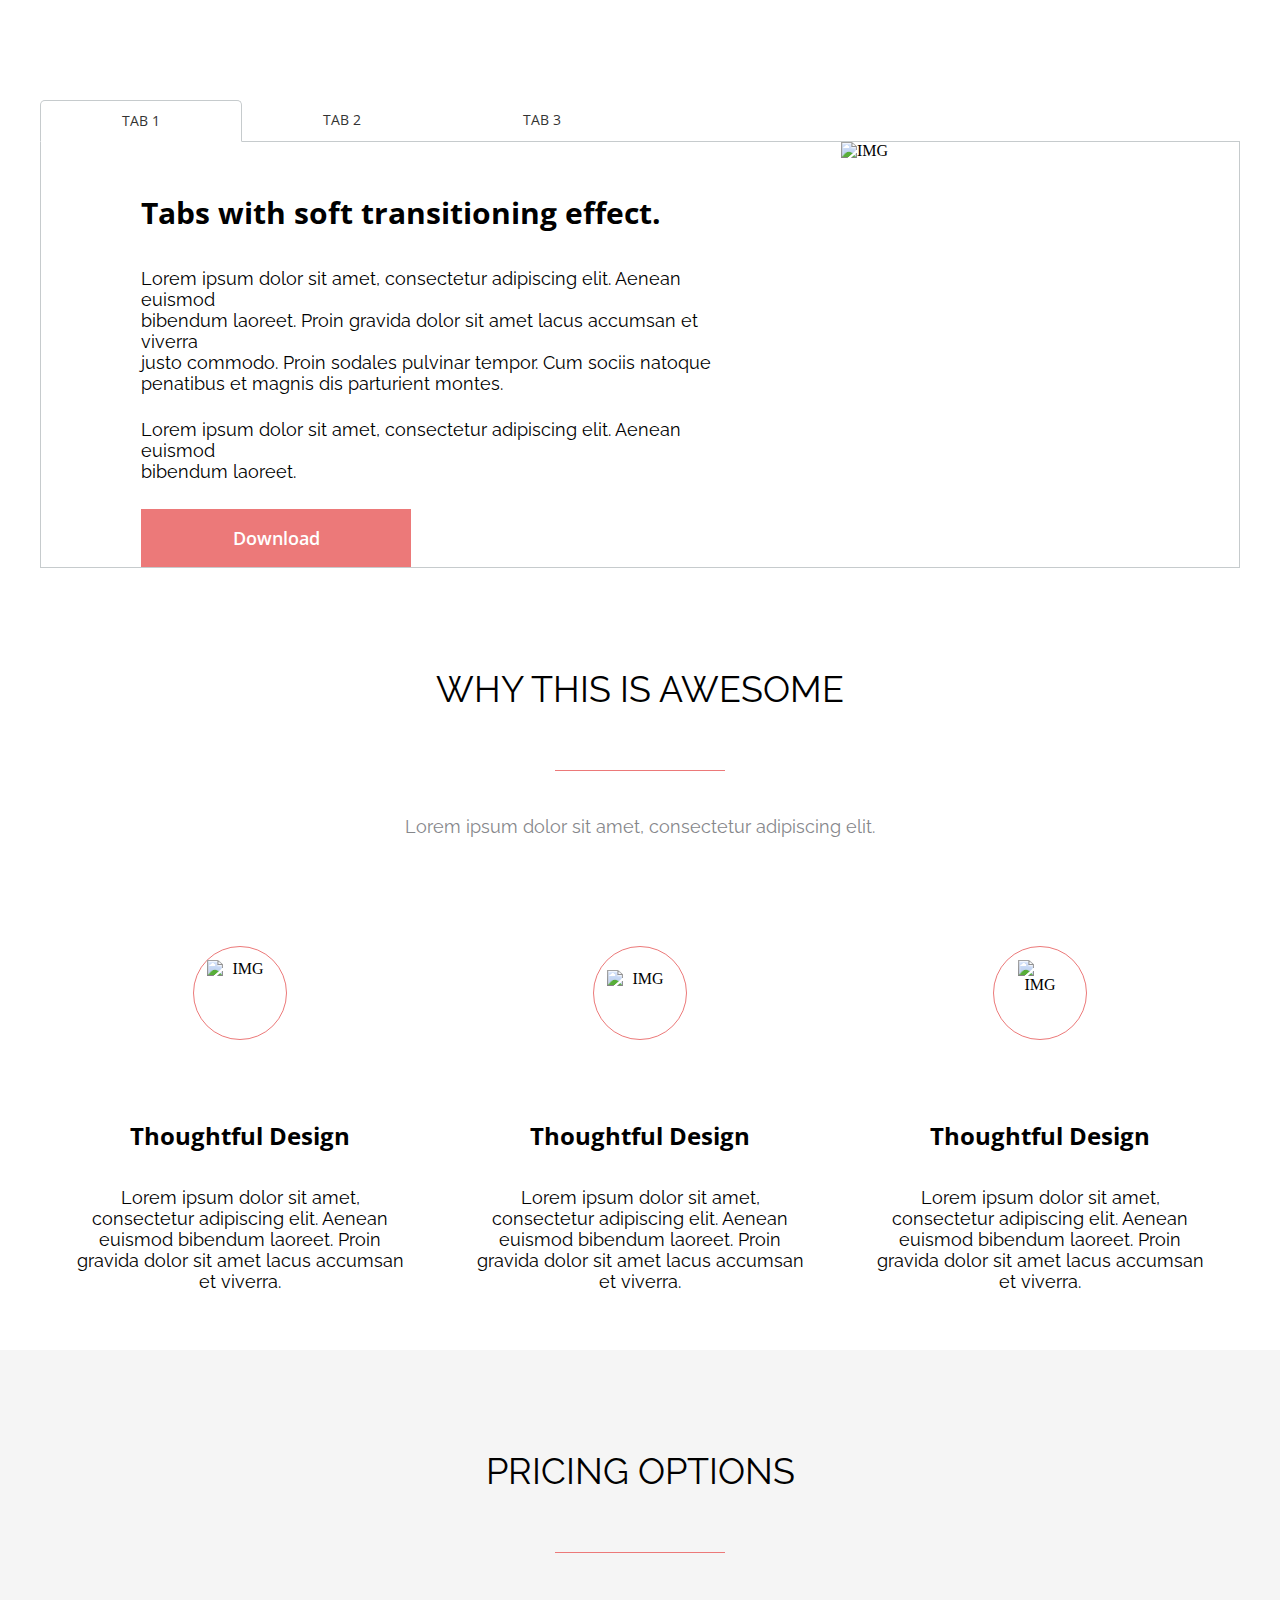
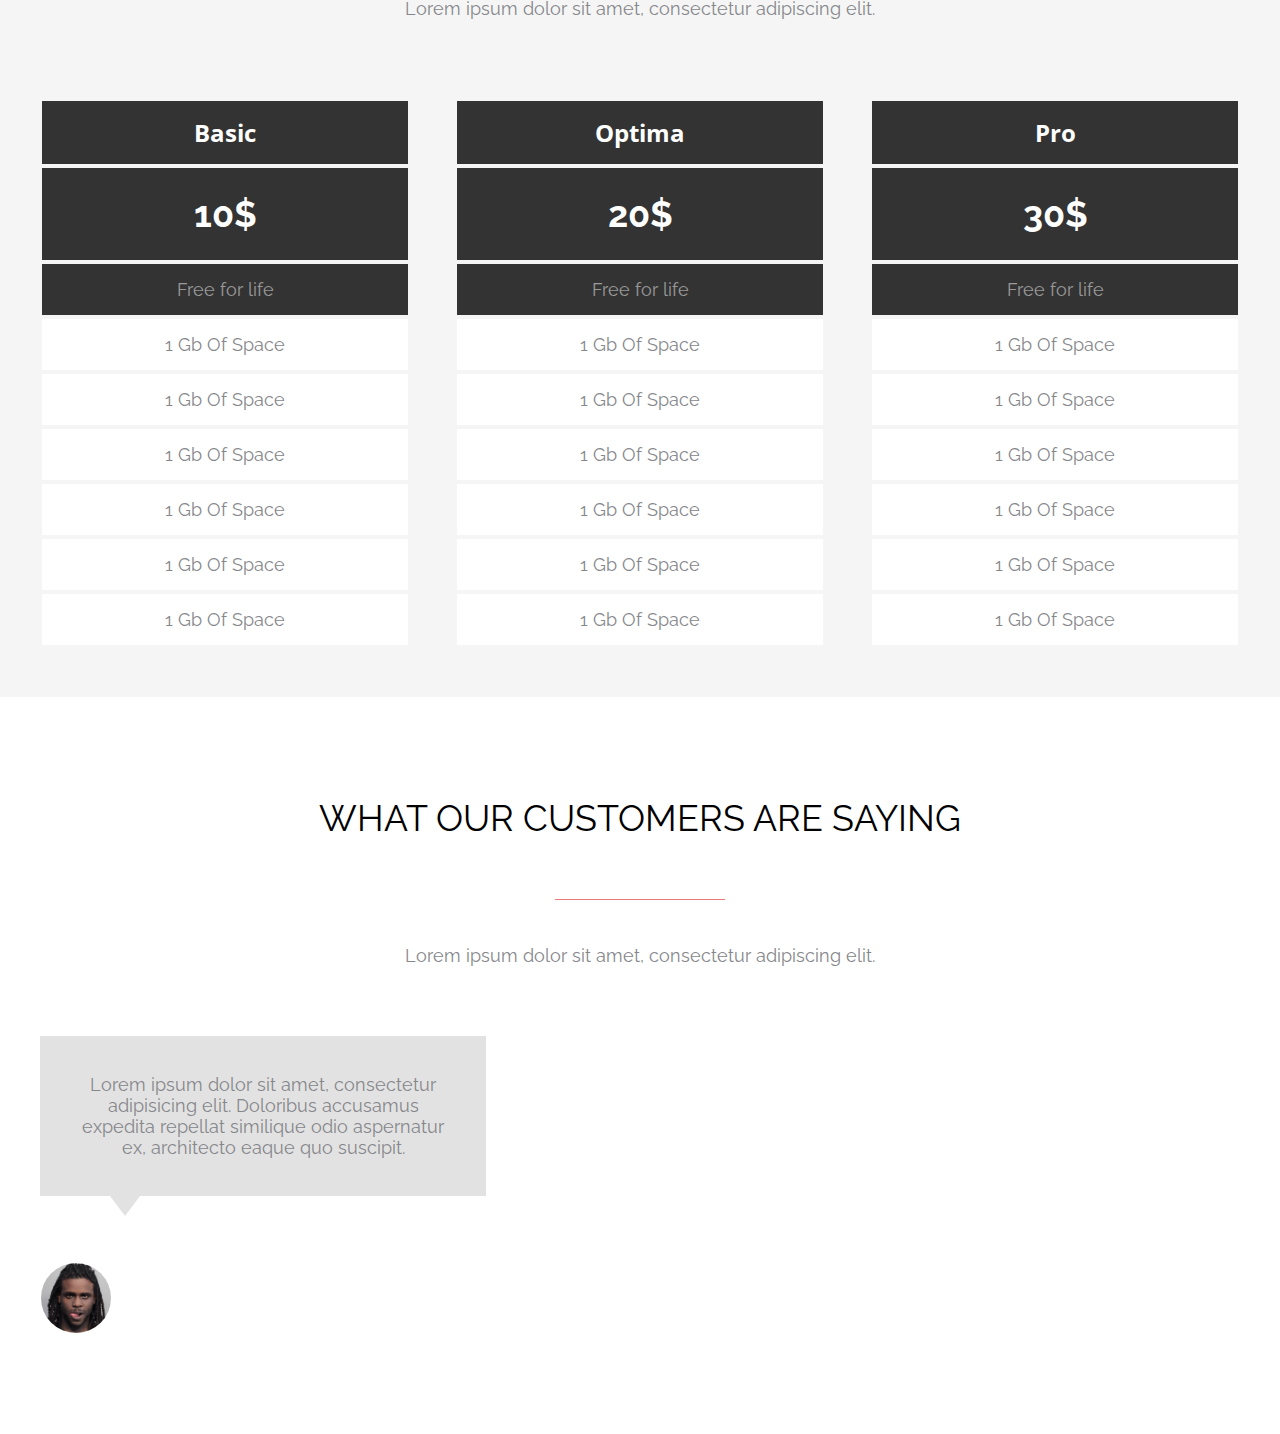
==== index.html @ 85bae497 "customers icon has been added" ====
<!DOCTYPE html>
<html lang="en">
<head>
    <meta charset="UTF-8">
    <meta http-equiv="X-UA-Compatible" content="IE=edge">
    <meta name="viewport" content="width=device-width, initial-scale=1.0">
    <link rel="preconnect" href="https://fonts.googleapis.com">
    <link rel="preconnect" href="https://fonts.gstatic.com" crossorigin>
    <link href="https://fonts.googleapis.com/css2?family=Open+Sans:wght@400;600;700&family=Raleway:wght@400;700&display=swap" rel="stylesheet">
    <link rel="stylesheet" href="assets/css/style.css">
    <title>Awesome</title>
</head>
<body>
    <div class="tabs">
        <div class="tabs__wrapper">
            <div class="tabs__row">
                <div class="tab__item tab__item--acive">
                    <p class="tab__item__text">Tab 1</p>
                </div>
                <div class="tab__item">
                    <p class="tab__item__text">Tab 2</p>
                </div>
                <div class="tab__item">
                    <p class="tab__item__text">Tab 3</p>
                </div>
            </div>
            <div class="tabs__content">
                <div class="tabs__text">
                    <div class="tabs__title">
                        <p class="tabs__title--text">Tabs with soft transitioning effect.</p>
                    </div>
                    <div class="tabs__subtitle">
                        <p class="tabs__subtitle__text tabs__subtitle__text--main">Lorem ipsum dolor sit amet, consectetur adipiscing elit. Aenean euismod <br>
                        bibendum laoreet. Proin gravida dolor sit amet lacus accumsan et viverra <br> 
                        justo commodo. Proin sodales pulvinar tempor. Cum sociis natoque 
                        penatibus et magnis dis parturient montes.</p>
                        
                        <p class="tabs__subtitle__text">Lorem ipsum dolor sit amet, consectetur adipiscing elit. Aenean <br> euismod <br>
                        bibendum laoreet.</p>
                    </div>
                     <button class="tabs__btn">Download</button>
                </div>
                <div class="tabs__img">
                    <img src="assets/img/tabs/statue.png" alt="IMG">
                </div>
            </div>
        </div>
    </div>
    <div class="awesome">
        <div class="awesome__wrapper">
            <div class="wrapper__header">
                <div class="title">WHY THIS IS AWESOME</div>
                <div class="text">Lorem ipsum dolor sit amet, consectetur adipiscing elit.</div>
            </div>
            <div class="awesome__row">
                <div class="awesome__column">
                    <div class="item-awesome__icon">
                        <div class="border__icon">
                            <img class="img__01" src="assets/img/01.png" alt="IMG">
                        </div>
                    </div>
                    <div class="item-awesome__title">
                        <h4>Thoughtful Design</h4>
                    </div>
                    <div class="item-awesome__text">
                        <h5>Lorem ipsum dolor sit amet, consectetur adipiscing elit. Aenean euismod bibendum laoreet. Proin gravida  dolor sit amet lacus accumsan et viverra.</h5>
                    </div>
                </div>
                <div class="awesome__column">
                    <div class="item-awesome__icon">
                        <div class="border__icon">
                            <img class="img__02" src="assets/img/02.png" alt="IMG">
                        </div>   
                    </div>
                    <div class="item-awesome__title">
                        <h4>Thoughtful Design</h4>
                    </div>
                    <div class="item-awesome__text">
                        <h5>Lorem ipsum dolor sit amet, consectetur adipiscing elit. Aenean euismod bibendum laoreet. Proin gravida  dolor sit amet lacus accumsan et viverra.</h5>
                    </div>
                </div>
                <div class="awesome__column">
                    <div class="item-awesome__icon">
                        <div class="border__icon">
                            <img class="img__03" src="assets/img/03.png" alt="IMG">
                        </div>
                    </div>
                    <div class="item-awesome__title">
                        <h4>Thoughtful Design</h4>
                    </div>
                    <div class="item-awesome__text">
                        <h5>Lorem ipsum dolor sit amet, consectetur adipiscing elit. Aenean euismod bibendum laoreet. Proin gravida  dolor sit amet lacus accumsan et viverra.</h5>
                    </div>
                </div>
            </div>
        </div>
    </div>
    <div class="pricing">
        <div class="pricing__wrapper">
            <div class="wrapper__header">
                <div class="title">pricing options</div>
                <div class="text">Lorem ipsum dolor sit amet, consectetur adipiscing elit.</div>
            </div>
            <div class="pricing__row">
                <ul class="pricing__column">
                    <li class="pricing__item--name">Basic</li>
                    <li class="pricing__item--price">10$</li>
                    <li class="pricing__item--text">Free for life</li>
                    <li class="pricing__item">1 gb of space</li>
                    <li class="pricing__item">1 gb of space</li>
                    <li class="pricing__item">1 gb of space</li>
                    <li class="pricing__item">1 gb of space</li>
                    <li class="pricing__item">1 gb of space</li>
                    <li class="pricing__item">1 gb of space</li>
                </ul>
                <ul class="pricing__column pricing__column--active">
                    <li class="pricing__item--name">Optima</li>
                    <li class="pricing__item--price">20$</li>
                    <li class="pricing__item--text">Free for life</li>
                    <li class="pricing__item">1 gb of space</li>
                    <li class="pricing__item">1 gb of space</li>
                    <li class="pricing__item">1 gb of space</li>
                    <li class="pricing__item">1 gb of space</li>
                    <li class="pricing__item">1 gb of space</li>
                    <li class="pricing__item">1 gb of space</li>
                </ul>
                <ul class="pricing__column">
                    <li class="pricing__item--name">Pro</li>
                    <li class="pricing__item--price">30$</li>
                    <li class="pricing__item--text">Free for life</li>
                    <li class="pricing__item">1 gb of space</li>
                    <li class="pricing__item">1 gb of space</li>
                    <li class="pricing__item">1 gb of space</li>
                    <li class="pricing__item">1 gb of space</li>
                    <li class="pricing__item">1 gb of space</li>
                    <li class="pricing__item">1 gb of space</li>
                </ul>
            </div>
        </div>
        
    </div>
    <div class="customers">
        <div class="customers__wrapper">
            <div class="wrapper__header">
                <div class="title">what our customers are saying</div>
                    <div class="text">Lorem ipsum dolor sit amet, consectetur adipiscing elit.</div>
            </div>
            <div class="customers__row">
                <div class="customers__column">
                    <div class="customers__review">
                        <p class="review__text">Lorem 
                            ipsum      
                            dolor sit amet, 
                            consectetur adipisicing elit. Doloribus 
                            accusamus expedita repellat similique 
                            odio aspernatur ex, architecto eaque 
                            quo suscipit.</p>
                    </div>
                    <div class="customers__profile">
                        <div class="customers__icon">
                            <img class="customers__img" src="assets/img/customers/mag1.jpg" alt="img">
                        </div>
                        <div class="customers__name"></div>
                    </div>
                </div>
            </div> 
        </div>
    </div>
</body>
</html>
---- assets/css/style.css ----
*{
    margin: 0;
    padding: 0;
}
body {
    max-width: 1510px;
}

/*tabs*/
.tabs__wrapper {
    width: 1200px;
    margin: 100px auto 100px;
}

/*tabs__row*/
.tabs__row {
    display: flex;
    justify-content: flex-start;
}

.tab__item {
    width: 200px;
    height: 40px;
}

.tab__item--acive {
    border: 1px solid #C6CBCD;
    border-radius: 5px 5px 0px 0px;
    border-bottom: 1px solid #fff;
    margin-bottom: -1px;
}
.tab__item__text {
    font-family: 'Open Sans', sans-serif;
    font-weight: 400;
    font-size: 14px;
    line-height: 19px;
    text-transform: uppercase;
    text-align: center;
    margin: 10px 0;
    color: #333333;
}

/*tabs__content*/

.tabs__content {
    display: flex;
    border: 1px solid #C6CBCD;
}
.tabs__text {
    width: 700px;
    margin-left: 100px;
}
.tabs__title {
    width: 570px;
    padding: 50px 0px 35px;
}

.tabs__title--text {
    font-family: 'Open Sans', sans-serif;
    font-weight: 700;
    font-size: 30px;
    line-height: 41px;
}

.tabs__subtitle {
    width: 570px;
}

.tabs__subtitle__text {
    font-family: 'Raleway', sans-serif;
    font-weight: 400;
    font-size: 18px;
    line-height: 21px;
    color: #000000;
}

.tabs__subtitle__text--main {
    margin-bottom: 25px;
}

.tabs__btn {
    width: 270px;
    height: 58px;
    background-color: #EC7979;
    font-family: 'Open Sans', sans-serif;
    font-weight: 600;
    font-size: 18px;
    line-height: 25px;
    color: #fff;
    border: none;
    margin-top: 27px;
}





/*awesome*/

.awesome__wrapper {
    width: 1200px;
    margin: 50px auto 58px;
    
}

/* wrapper__header */

.wrapper__header {
    font-family: 'Raleway', sans-serif;
    font-weight: 400;
    text-align: center;
    margin: 0 auto 70px;
}
.title {
    font-size: 36px;
    line-height: 42px;
    text-transform: uppercase;
}
.title:after {
    content: "";
    display: block;
    width: 170px;
    height: 1px;
    background-color: #EC7979;
    margin: 60px auto 45px;
}
.text {
    font-size: 18px;
    line-height: 21px;
    color: #86878B;
}

/* row */
.awesome__row {
    display:flex;
    justify-content: center;
    margin-top: 70px;
}
.awesome__column {
    text-align: center;
    width: 370px;
}
.awesome__column:nth-child(2) {
    margin: 0 30px;
}

/* icon */
.item-awesome__icon {
    margin: 0 25%;
    padding: 39px 39px;
}

.border__icon {
    margin: 0 auto;
    border: 1px solid #EC7979;
    border-radius: 50px;width: 92px;
    height: 92px;
}
img {
    display: block;
    margin: auto;
}
.img__01 {
    width: 65.29px;
    height: 65.29px;
    margin: 13.35px auto;
}
.img__02 {
    width: 66px;
    height: 46px;
    margin: 23px auto;
}
.img__03 {
    width: 44px;
    height: 66px;
    margin: 13px auto;
}

/*title*/

.item-awesome__title {
    width: 370px;
}

h4 {
    margin: 40px auto 35px;
    font-family: 'Open Sans', sans-serif;
    font-weight: 700;
    font-size: 24px;
    line-height: 33px;
}

/*text*/

.item-awesome__text {
    padding: 0 15px;
    font-family: 'Raleway', sans-serif;
    font-weight: 400;
    font-size: 18px;
    line-height: 21px;
}
h5 {
    font-family: 'Raleway', sans-serif;
    font-weight: 400;
    font-size: 18px;
    line-height: 21px;
}

/*pricing*/

.pricing {
    background-color: #F5F5F5;
    padding: 100px 0px 50px;
}

.pricing__wrapper {
    width: 1200px;
    margin: 0 auto;
}

/*pricing__row*/

.pricing__row {
    margin-top: 80px;
    display: flex;
    justify-content: space-between;
}

.pricing__column {
    list-style-type: none;
    width: 370px;
    text-align: center;
}

/*.pricing__column--active {
    transition: transform .2s linear;
}*/
.pricing__column--active:hover {
    position: relative;
    bottom: 20px;
    box-shadow: 0 4px 10px rgba(51, 51, 51, 0.2);
}
.pricing__item--name {
    padding: 15px 0px;
    background: #333333;
    border: 2px solid #F5F5F5;
    font-family: 'Open Sans', sans-serif;
    color: #fff;
    font-weight: 700;
    font-size: 24px;
    line-height: 33px;
}

.pricing__item--price {
    font-family: 'Raleway', sans-serif;
    font-weight: 700;
    font-size: 36px;
    line-height: 42px;
    color: #fff;
    padding: 25px 0px;
    background: #333333;
    border: 2px solid #F5F5F5;
}

.pricing__item--text {
    font-family: 'Raleway', sans-serif;
    font-weight: 400;
    font-size: 18px;
    line-height: 21px;
    padding: 15px 0px;
    color: rgba(255, 255, 255, 0.5);
    background: #333333;
    border: 2px solid #F5F5F5;
}

.pricing__item {
    font-family: 'Raleway', sans-serif;
    font-weight: 400;
    font-size: 18px;
    line-height: 21px;
    text-transform: capitalize;
    padding: 15px 0px;
    color: #86878B; 
    background-color: #fff;
    border: 2px solid #F5F5F5;
}

/*customers*/

.customers {
    padding: 100px 0px;
}

.customers__wrapper {
    width: 1200px;
    margin: 0 auto;
}

.customers__column {
    width: 370px;
}

.customers__review {
    padding: 38px;
    width: 100%;
    background-color: #E2E2E2;
    position: relative;
}

.review__text {
    font-family: 'Raleway', sans-serif;
    font-weight: 400;
    font-size: 18px;
    line-height: 21px;
    color: #86878B;
    text-align: center;
}

.review__text::after {
    
    content: "";
    position: absolute;
    left: 70px;
    bottom: -20px;
    border-left: 15px solid transparent;
    border-right: 15px solid transparent;
    border-top: 20px solid #E2E2E2;

}

.customers__icon {
    margin-top: 66px;
    width: 70px;
    height: 70px;
    border: 1px solid transparent;
    border-radius: 40px;
    overflow: hidden;
}

.customers__img {
    object-fit: cover;
    width: 100%;
    height: 100%;
}
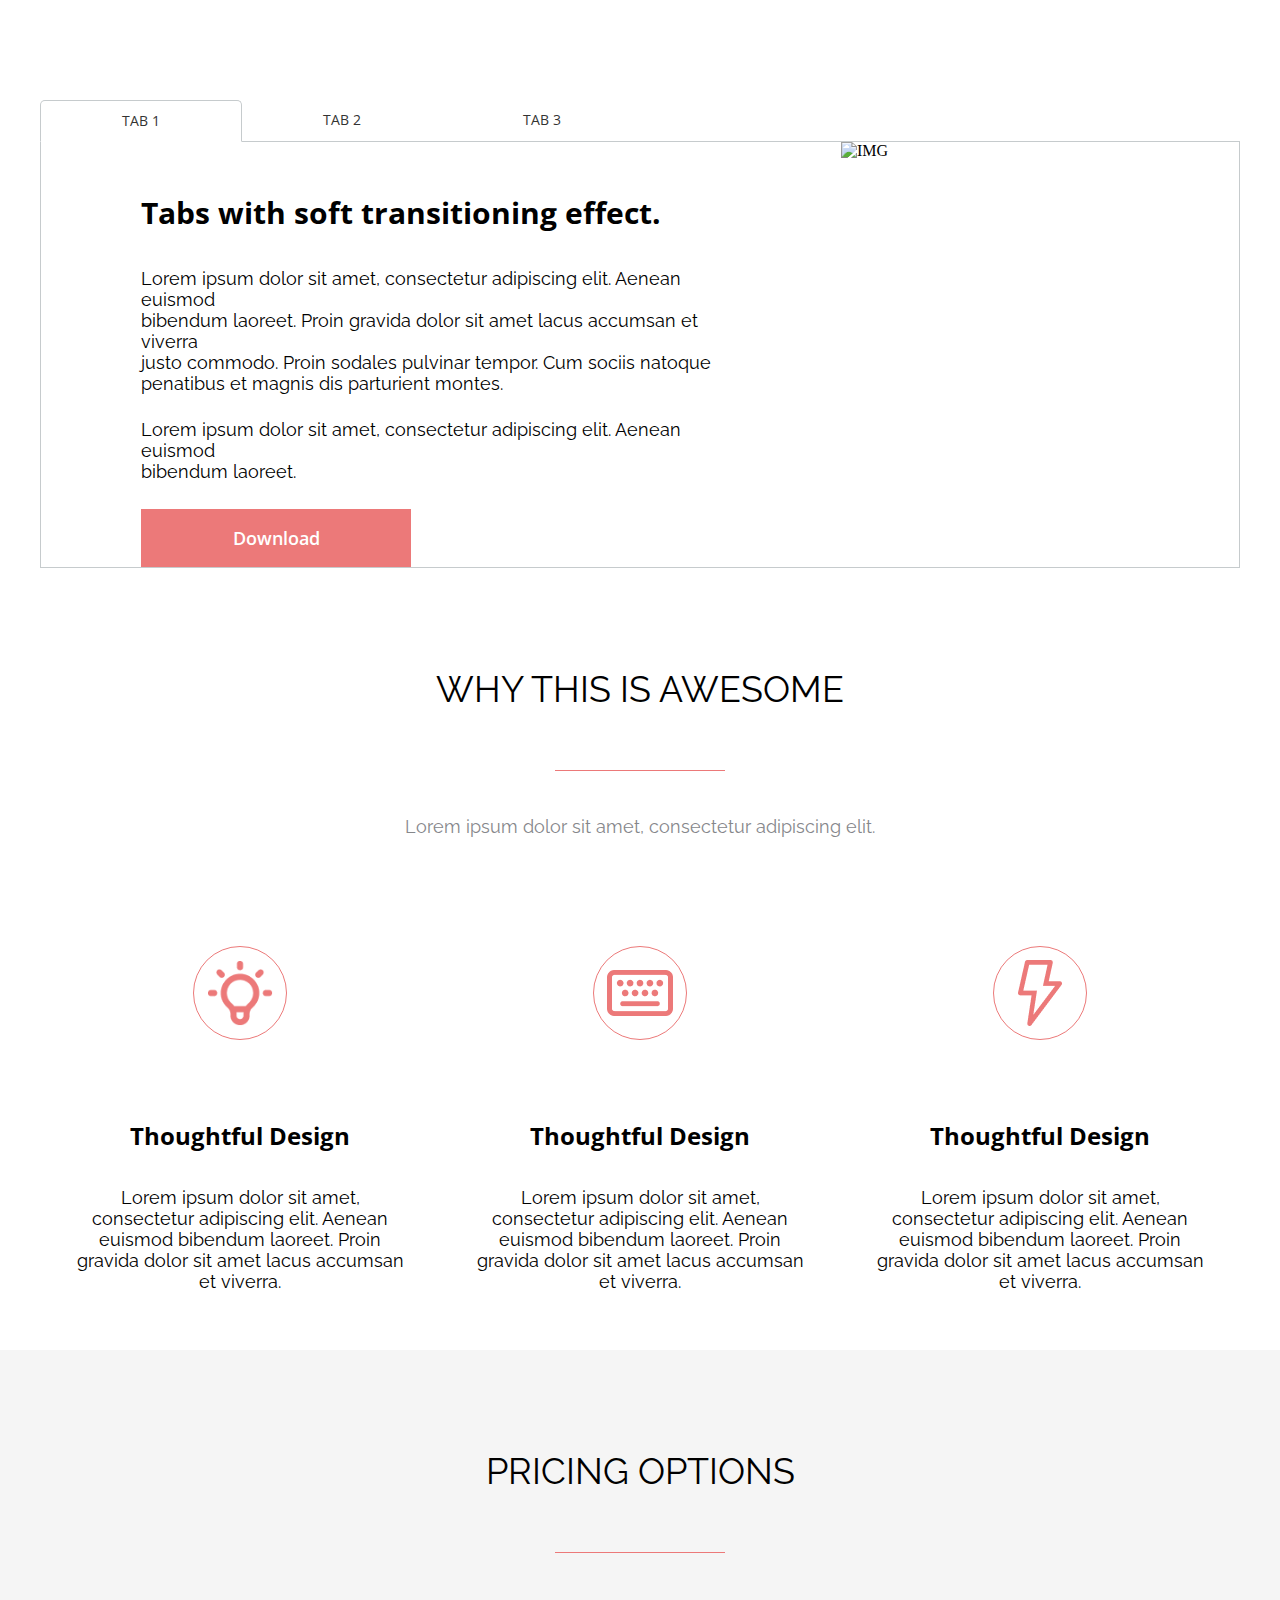
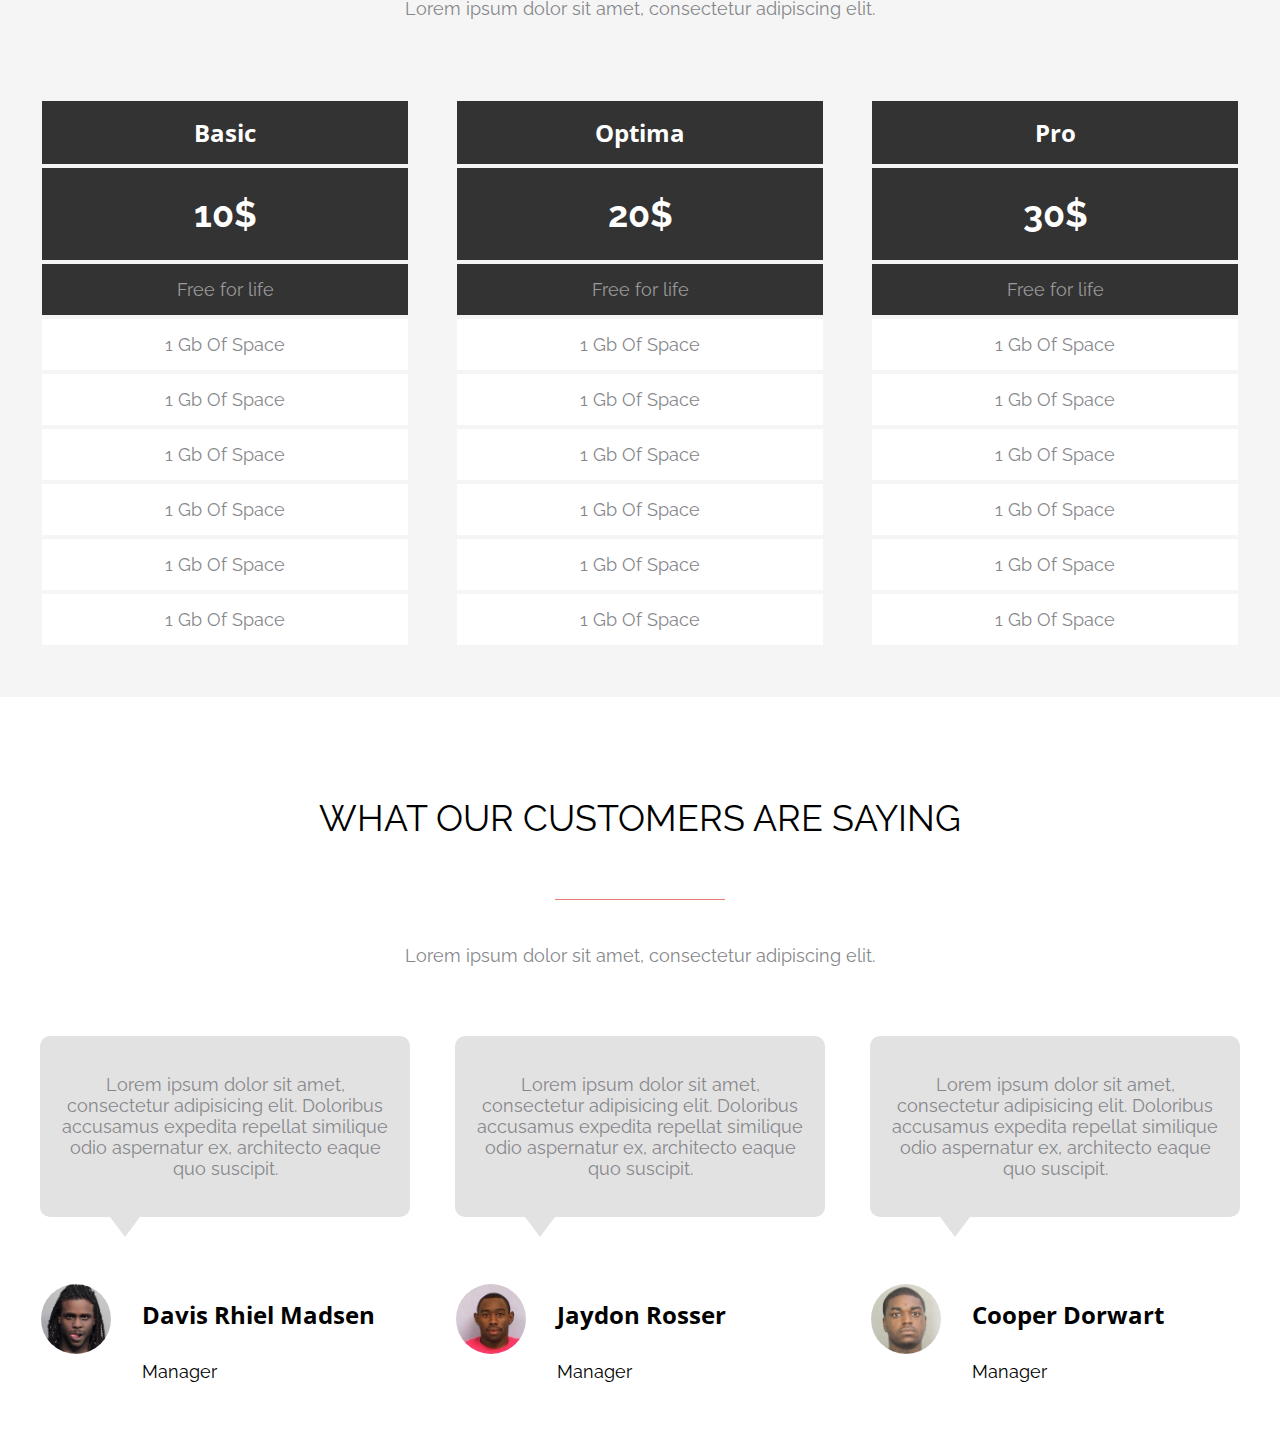
==== commit cc1ffc29: "section customers has been completed" ====
--- a/index.html
+++ b/index.html
@@ -56,7 +56,7 @@
                 <div class="awesome__column">
                     <div class="item-awesome__icon">
                         <div class="border__icon">
-                            <img class="img__01" src="assets/img/01.png" alt="IMG">
+                            <img class="img__01" src="assets/img/awesome/01.png" alt="IMG">
                         </div>
                     </div>
                     <div class="item-awesome__title">
@@ -69,7 +69,7 @@
                 <div class="awesome__column">
                     <div class="item-awesome__icon">
                         <div class="border__icon">
-                            <img class="img__02" src="assets/img/02.png" alt="IMG">
+                            <img class="img__02" src="assets/img/awesome/02.png" alt="IMG">
                         </div>   
                     </div>
                     <div class="item-awesome__title">
@@ -82,7 +82,7 @@
                 <div class="awesome__column">
                     <div class="item-awesome__icon">
                         <div class="border__icon">
-                            <img class="img__03" src="assets/img/03.png" alt="IMG">
+                            <img class="img__03" src="assets/img/awesome/03.png" alt="IMG">
                         </div>
                     </div>
                     <div class="item-awesome__title">
@@ -150,17 +150,57 @@
                     <div class="customers__review">
                         <p class="review__text">Lorem 
                             ipsum      
-                            dolor sit amet, 
-                            consectetur adipisicing elit. Doloribus 
-                            accusamus expedita repellat similique 
-                            odio aspernatur ex, architecto eaque 
-                            quo suscipit.</p>
+                            dolor sit amet, <br>
+                            consectetur adipisicing elit. Doloribus <br> 
+                            accusamus expedita repellat similique <br> 
+                            odio aspernatur ex, architecto eaque <br> quo suscipit.</p>
                     </div>
                     <div class="customers__profile">
                         <div class="customers__icon">
                             <img class="customers__img" src="assets/img/customers/mag1.jpg" alt="img">
                         </div>
-                        <div class="customers__name"></div>
+                        <div class="customers__discription">
+                            <p class="customers__name">Davis Rhiel Madsen</p>
+                            <p class="customers__position">Manager</p>
+                        </div>
+                    </div>
+                </div>
+                <div class="customers__column">
+                    <div class="customers__review">
+                        <p class="review__text">Lorem 
+                            ipsum      
+                            dolor sit amet, <br>
+                            consectetur adipisicing elit. Doloribus <br> 
+                            accusamus expedita repellat similique <br> 
+                            odio aspernatur ex, architecto eaque <br> quo suscipit.</p>
+                    </div>
+                    <div class="customers__profile">
+                        <div class="customers__icon">
+                            <img class="customers__img" src="assets/img/customers/mag2.jpg" alt="img">
+                        </div>
+                        <div class="customers__discription">
+                            <p class="customers__name">Jaydon Rosser</p>
+                            <p class="customers__position">Manager</p>
+                        </div>
+                    </div>
+                </div>
+                <div class="customers__column">
+                    <div class="customers__review">
+                        <p class="review__text">Lorem 
+                            ipsum      
+                            dolor sit amet, <br>
+                            consectetur adipisicing elit. Doloribus <br> 
+                            accusamus expedita repellat similique <br> 
+                            odio aspernatur ex, architecto eaque <br> quo suscipit.</p>
+                    </div>
+                    <div class="customers__profile">
+                        <div class="customers__icon">
+                            <img class="customers__img" src="assets/img/customers/mag3.jpg" alt="img">
+                        </div>
+                        <div class="customers__discription">
+                            <p class="customers__name">Cooper Dorwart</p>
+                            <p class="customers__position">Manager</p>
+                        </div>
                     </div>
                 </div>
             </div> 
--- a/assets/css/style.css
+++ b/assets/css/style.css
@@ -288,7 +288,7 @@
 /*customers*/
 
 .customers {
-    padding: 100px 0px;
+    padding: 100px 0px 62px;
 }
 
 .customers__wrapper {
@@ -296,14 +296,19 @@
     margin: 0 auto;
 }
 
+.customers__row {
+    display: flex;
+    justify-content: space-between;
+}
 .customers__column {
     width: 370px;
 }
 
 .customers__review {
-    padding: 38px;
+    padding: 38px 0px;
     width: 100%;
     background-color: #E2E2E2;
+    border-radius: 10px;
     position: relative;
 }
 
@@ -328,8 +333,11 @@
 
 }
 
+.customers__profile {
+    margin-top: 66px;
+    display: flex;
+}
 .customers__icon {
-    margin-top: 66px;
     width: 70px;
     height: 70px;
     border: 1px solid transparent;
@@ -341,4 +349,25 @@
     object-fit: cover;
     width: 100%;
     height: 100%;
+}
+
+.customers__discription {
+    margin-left: 30px;
+}
+.customers__name {
+    padding: 15px 0px;
+    font-family: 'Open Sans', sans-serif;
+    font-weight: 700;
+    font-size: 24px;
+    line-height: 33px;
+    color: #000000;
+}
+
+.customers__position {
+    margin-top: 15px;
+    font-family: 'Raleway', sans-serif;
+    font-weight: 400;
+    font-size: 18px;
+    line-height: 21px;
+    color: #000000;
 }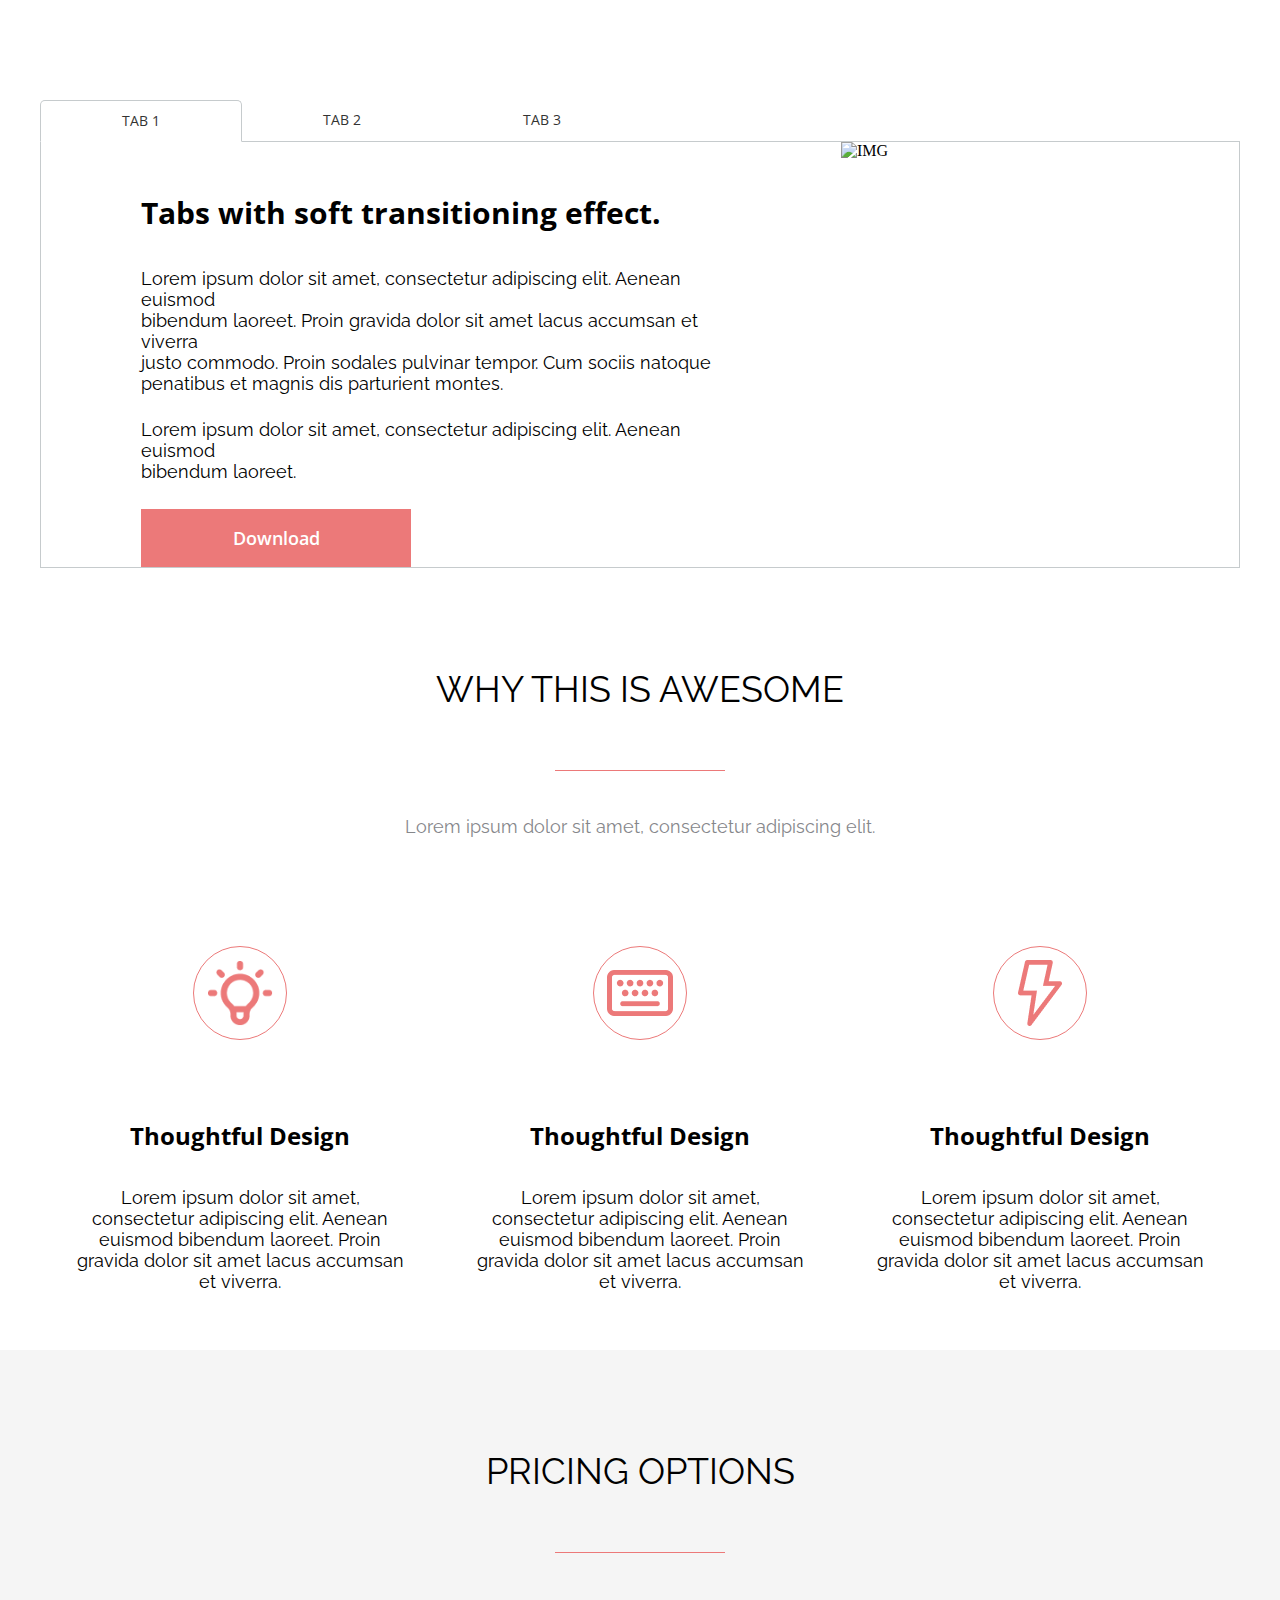
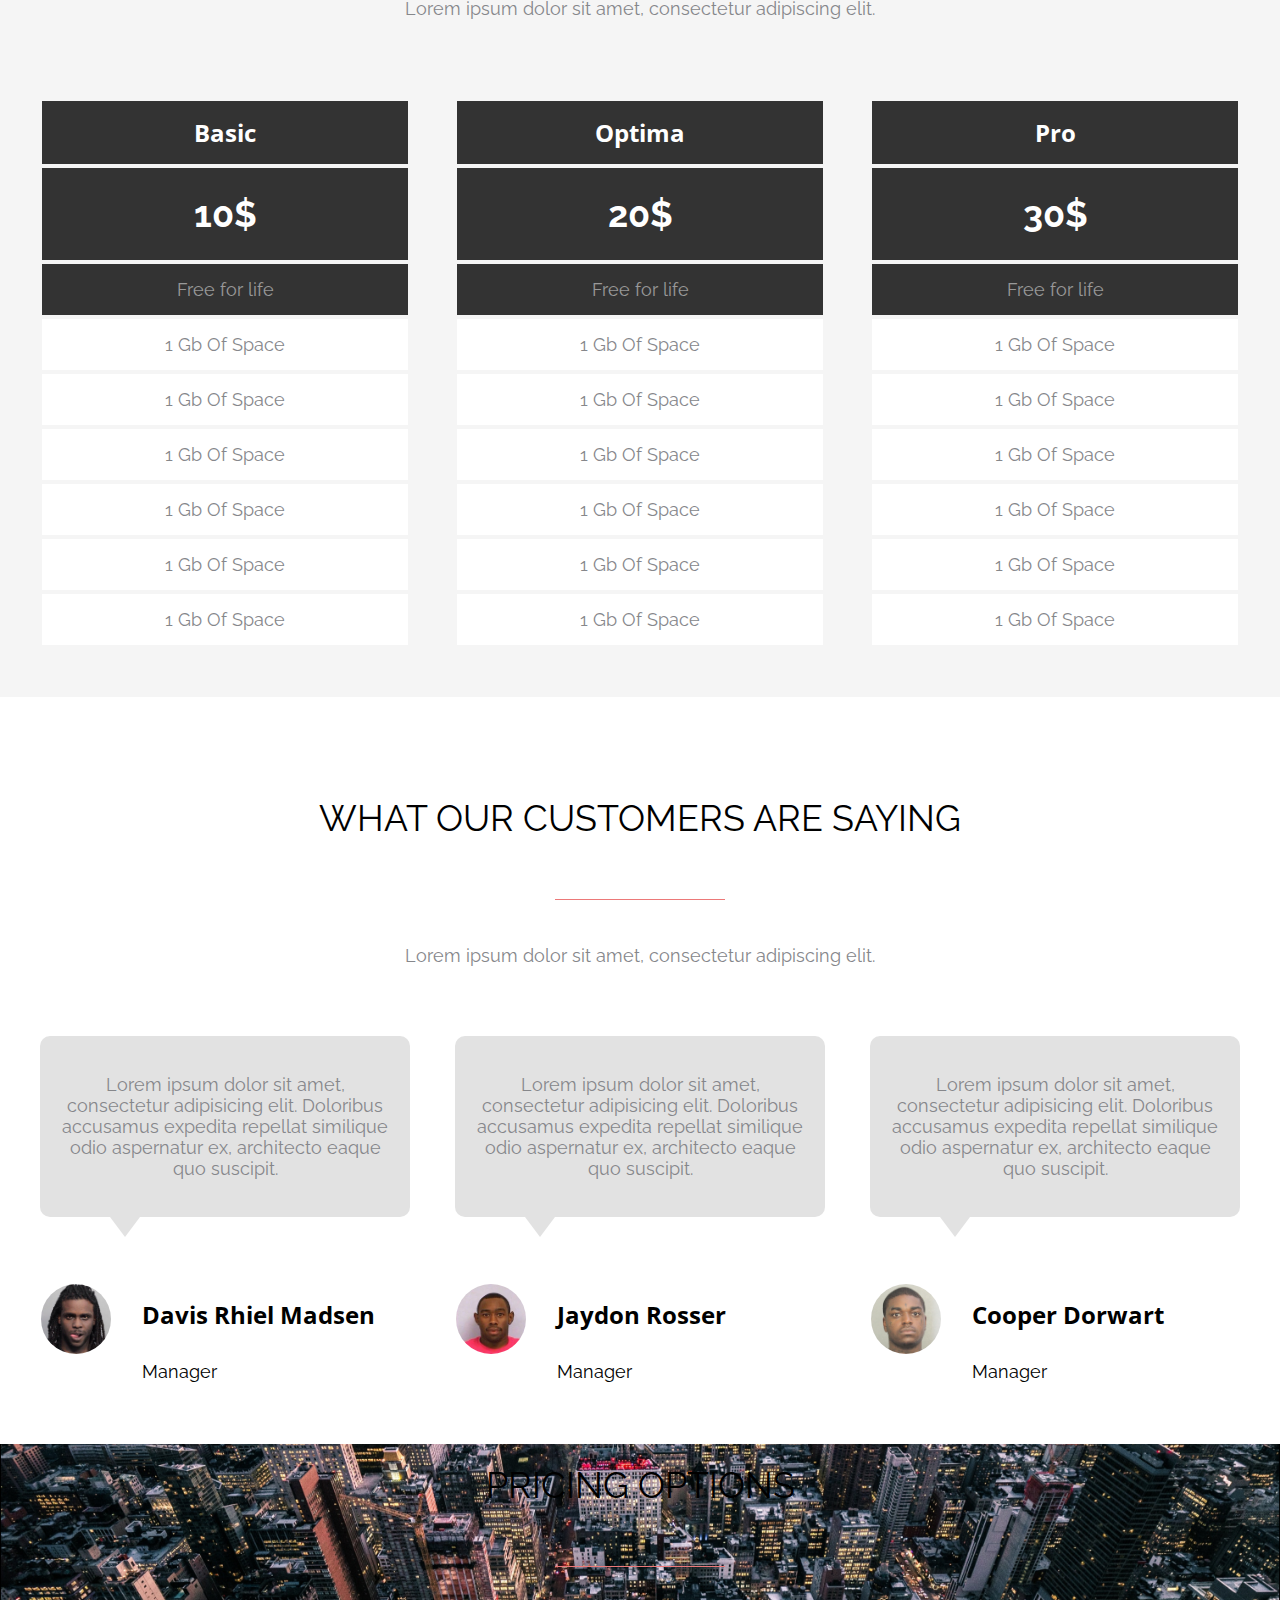
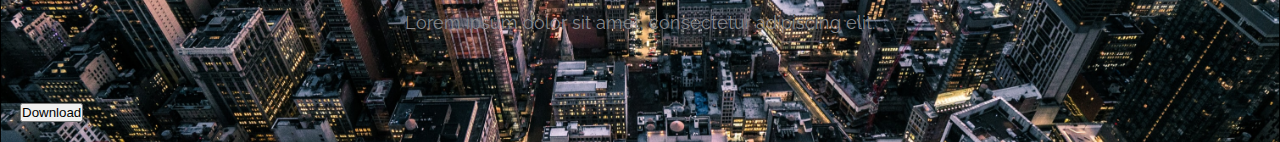
==== commit 33d01888: "design banner has been added partly" ====
--- a/index.html
+++ b/index.html
@@ -206,5 +206,14 @@
             </div> 
         </div>
     </div>
+    <div class="design">
+        <div class="design__background">
+            <div class="wrapper__header design__header">
+            <div class="title">pricing options</div>
+            <div class="text">Lorem ipsum dolor sit amet, consectetur adipiscing elit.</div>
+        </div>
+        <button class="design__btn">Download</button></div>
+        
+    </div>
 </body>
 </html>--- a/assets/css/style.css
+++ b/assets/css/style.css
@@ -89,8 +89,17 @@
     color: #fff;
     border: none;
     margin-top: 27px;
-}
-
+    cursor: pointer;
+    transition: .3s;
+}
+
+.tabs__btn:hover {
+    background-color: #AB4949;
+}
+.tabs__btn:active {
+    background-color: #EC7979;
+    box-shadow: inset 0px 0px 10px #AB4949
+}
 
 
 
@@ -232,9 +241,9 @@
     text-align: center;
 }
 
-/*.pricing__column--active {
-    transition: transform .2s linear;
-}*/
+.pricing__column--active {
+    transition:.3s;
+}
 .pricing__column--active:hover {
     position: relative;
     bottom: 20px;
@@ -370,4 +379,16 @@
     font-size: 18px;
     line-height: 21px;
     color: #000000;
+}
+
+
+/*section Design*/
+
+.design {
+    /*height: 450px;*/
+}
+.design__background {
+    background: url(../img/design/image.png) center no-repeat;
+    background-size: cover;
+    padding: 20px;
 }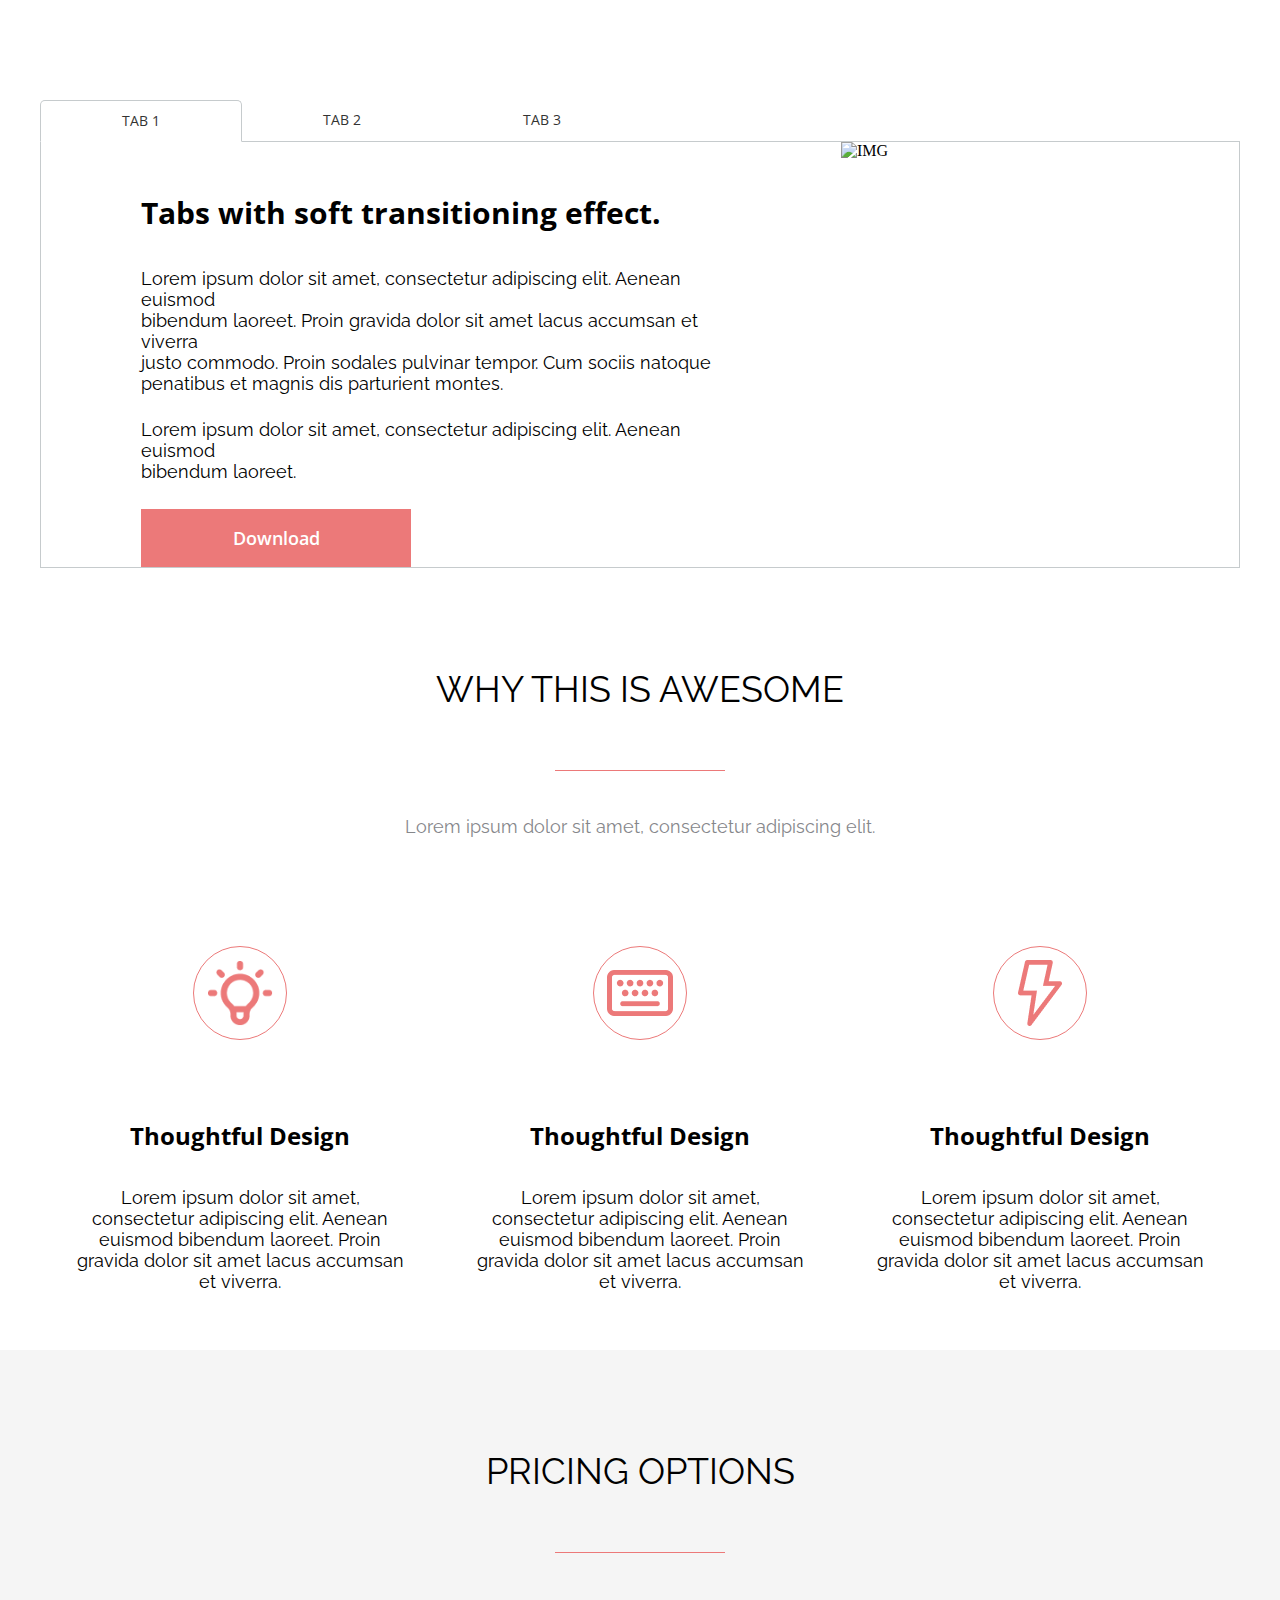
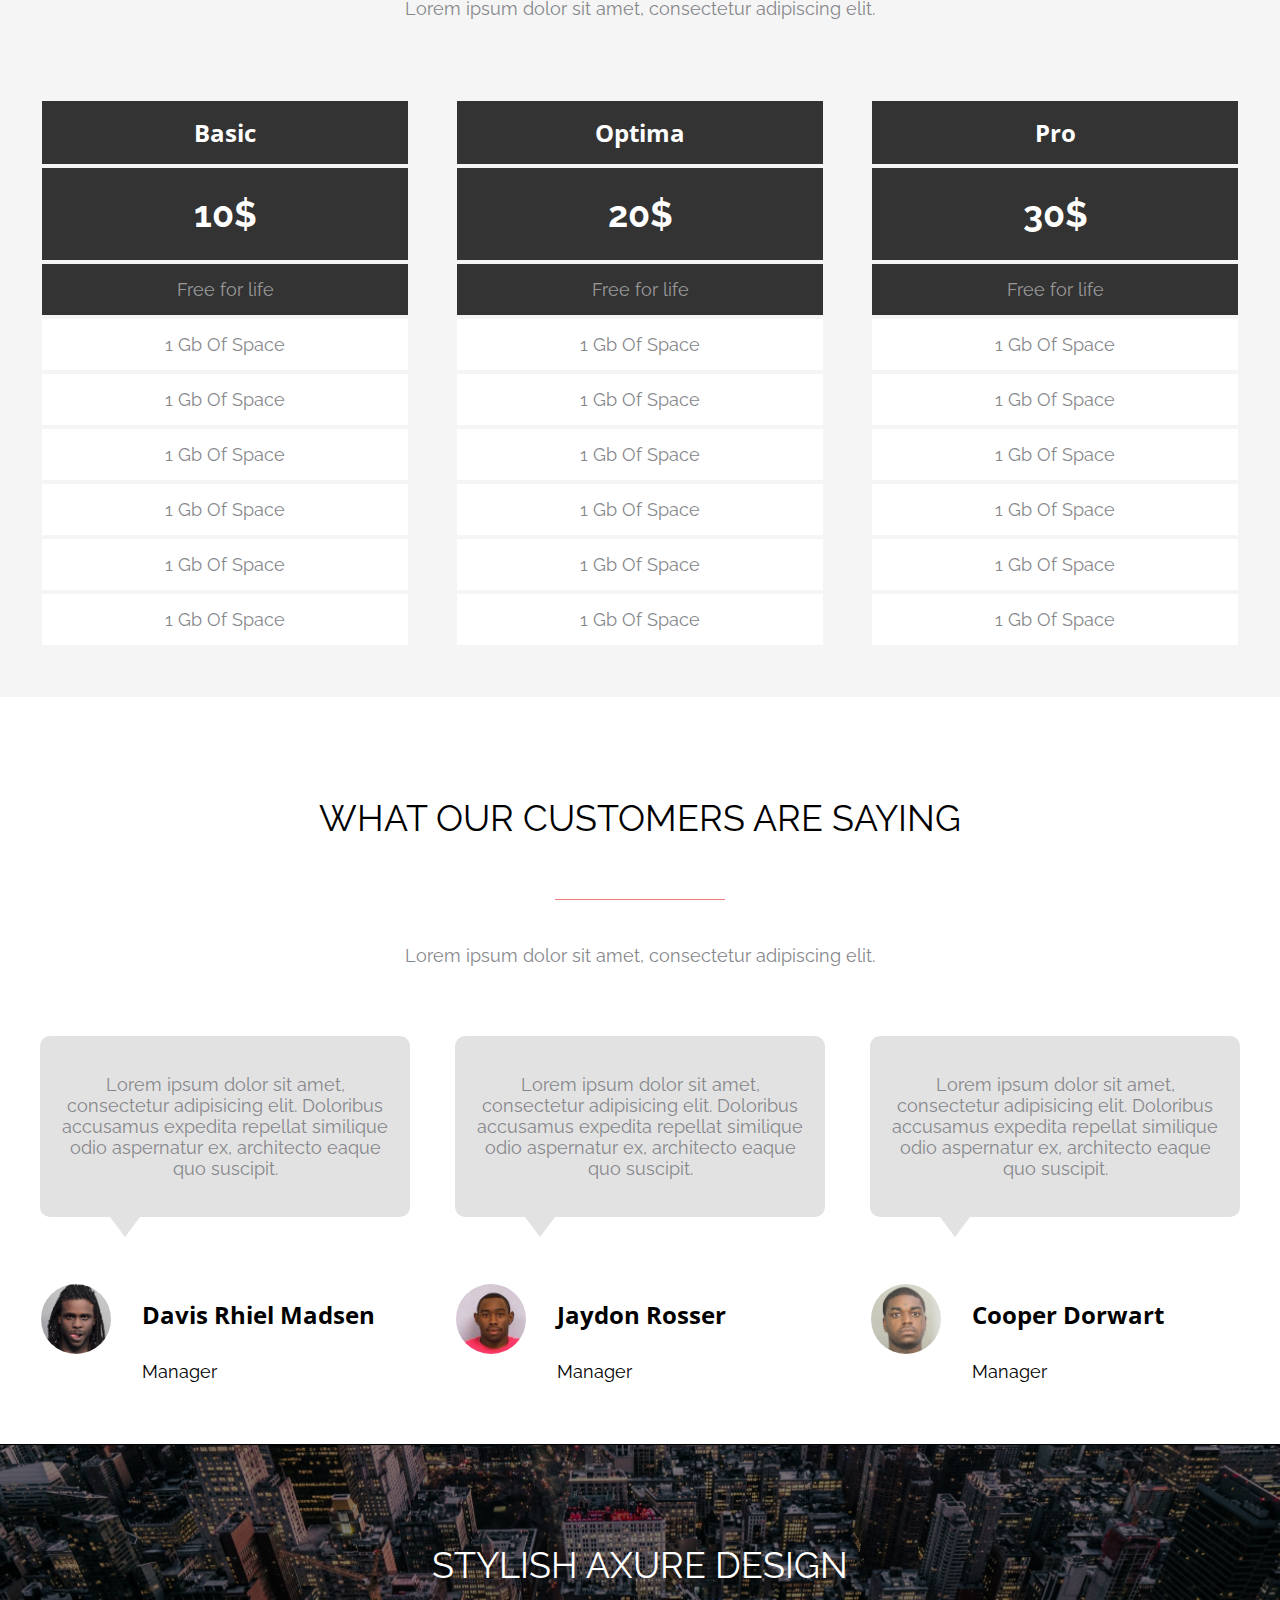
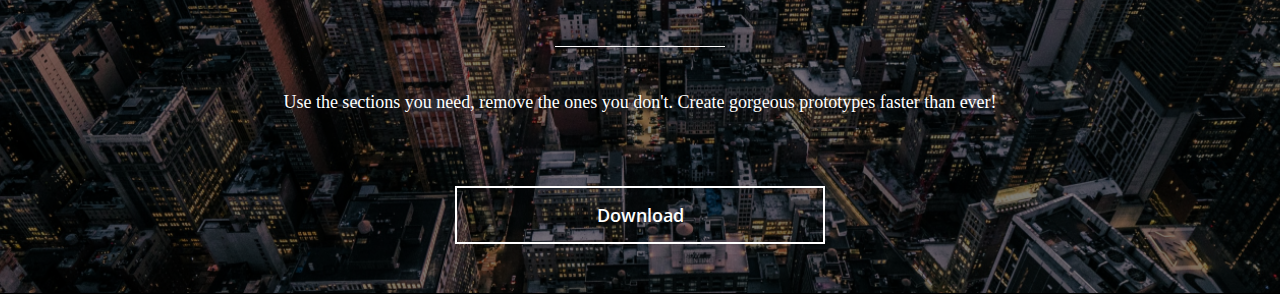
==== commit 2662816e: "section design has been added" ====
--- a/index.html
+++ b/index.html
@@ -207,12 +207,13 @@
         </div>
     </div>
     <div class="design">
-        <div class="design__background">
-            <div class="wrapper__header design__header">
-            <div class="title">pricing options</div>
-            <div class="text">Lorem ipsum dolor sit amet, consectetur adipiscing elit.</div>
-        </div>
-        <button class="design__btn">Download</button></div>
+        <div class="design__wrapper">
+            <div class="design__header">
+                <div class="design__title">STYLISH AXURE DESIGN</div>
+                <div class="design__subtitle">Use the sections you need, remove the ones you don't.  Create gorgeous prototypes faster than ever!</div>
+            </div>
+            <button class="design__btn">Download</button>
+        </div>
         
     </div>
 </body>
--- a/assets/css/style.css
+++ b/assets/css/style.css
@@ -385,10 +385,91 @@
 /*section Design*/
 
 .design {
-    /*height: 450px;*/
-}
-.design__background {
     background: url(../img/design/image.png) center no-repeat;
     background-size: cover;
-    padding: 20px;
-}+    padding: 100px 0px 50px;
+    position: relative;
+    z-index: 1;
+}
+.design:after {
+    content: '';
+    position: absolute;
+    top: 0;
+    left: 0;
+    right: 0;
+    bottom: 0;
+    background: #000000;
+    z-index: 2;
+    opacity: .5;
+}
+.design__wrapper {
+    position: relative;
+    width: 1200px;
+    margin: 0 auto;
+    z-index: 3;
+}
+
+.design__header {
+    text-align: center;
+    margin-bottom: 73px;
+}
+/*#design_header {
+    color: #fff;
+}
+
+.wrapper__text--design {
+    color: #fff;
+}
+.wrapper__title--design {
+    color: #fff;
+}*/
+
+.design__title {
+    font-family: 'Raleway', sans-serif;
+    font-weight: 400;
+    text-align: center;
+    font-size: 36px;
+    line-height: 42px;
+    text-transform: uppercase;
+    color: #fff;
+}
+.design__title:after {
+    content: "";
+    display: block;
+    width: 170px;
+    height: 1px;
+    background-color: #fff;
+    margin: 60px auto 45px;
+}
+.design__subtitle {
+    font-size: 18px;
+    line-height: 21px;
+    color: #fff;
+}
+
+.design__btn {
+    display: block;
+    margin: 0 auto;
+    width: 370px;
+    height: 58px;
+    background-color: transparent;
+    font-family: 'Open Sans', sans-serif;
+    font-weight: 600;
+    font-size: 18px;
+    line-height: 25px;
+    color: #fff;
+    border: 2px solid #fff;
+    /*margin-top: 27px;*/
+    cursor: pointer;
+    transition: .3s;
+}
+
+.design__btn:hover {
+    border-color: #EC7979;
+    color: #EC7979;
+}
+.design__btn:active {
+    background-color: #AB4949;
+    border: none;
+    color: #fff;
+}
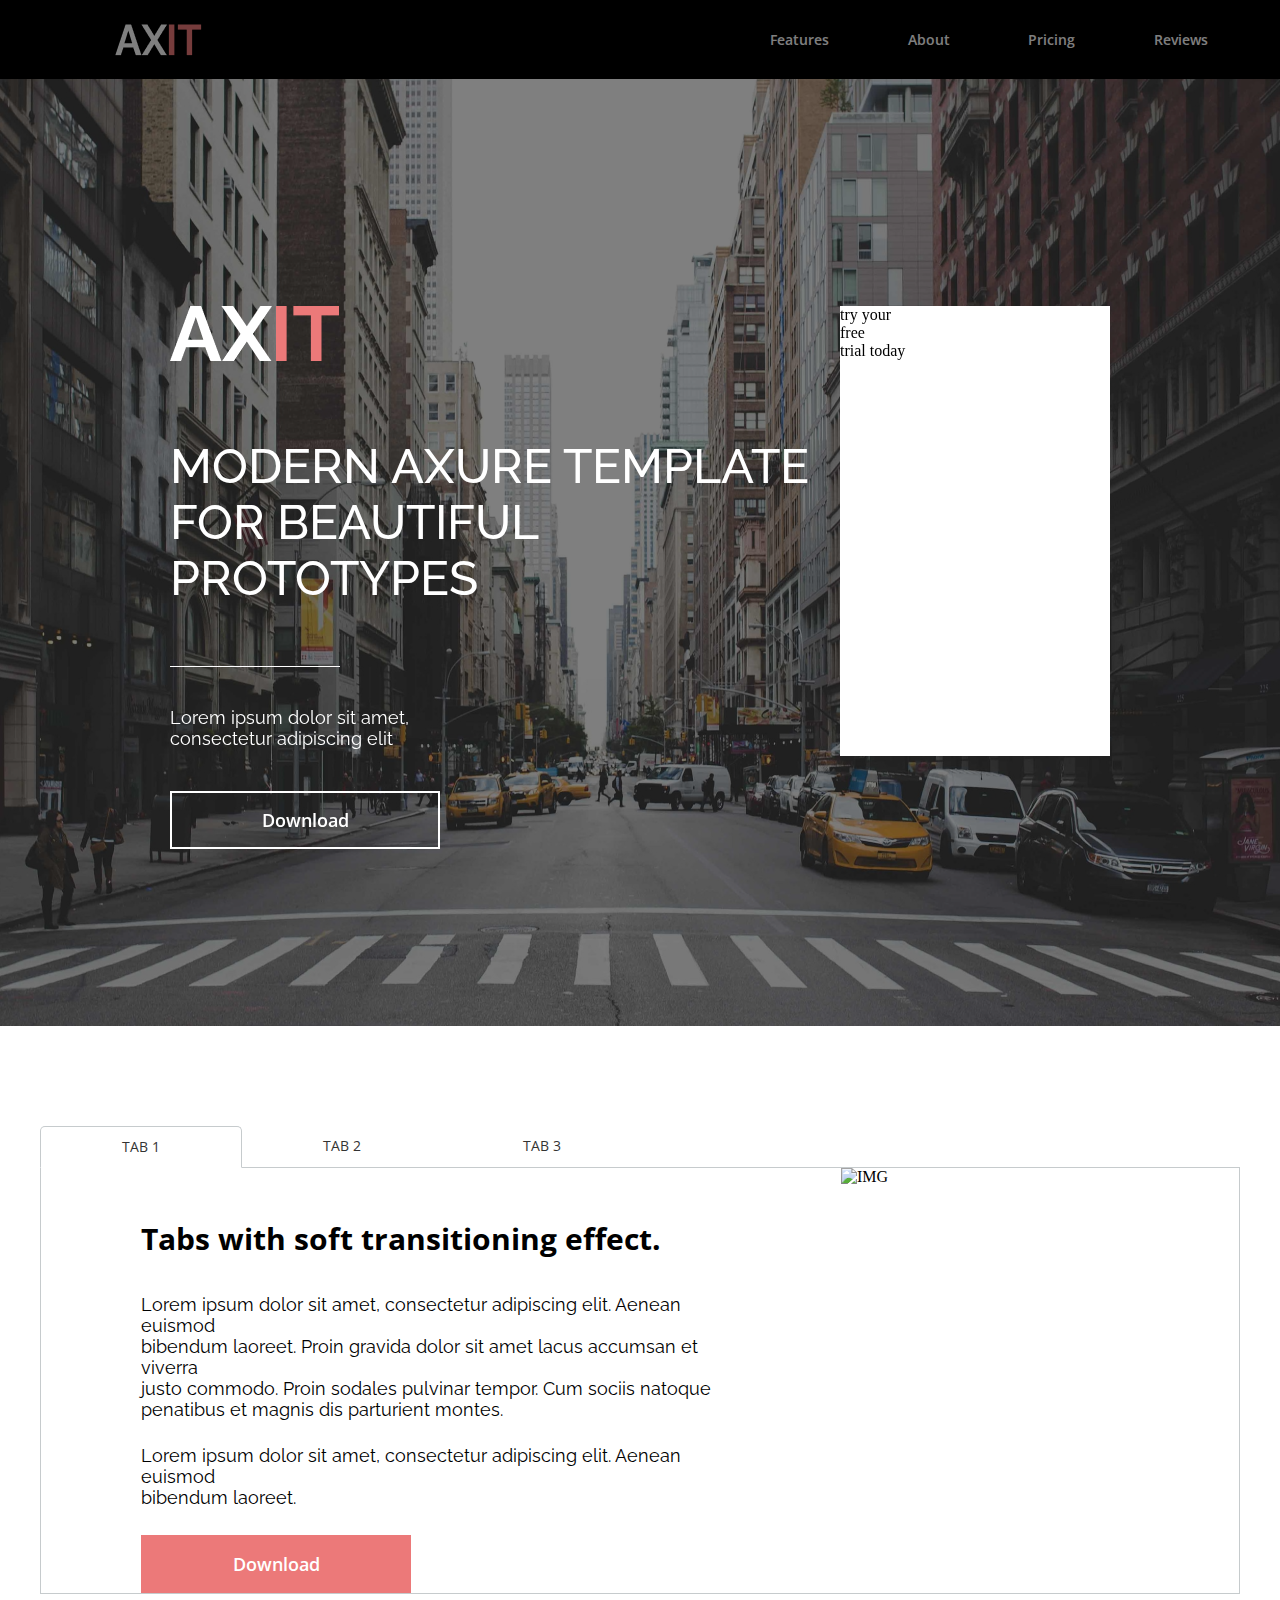
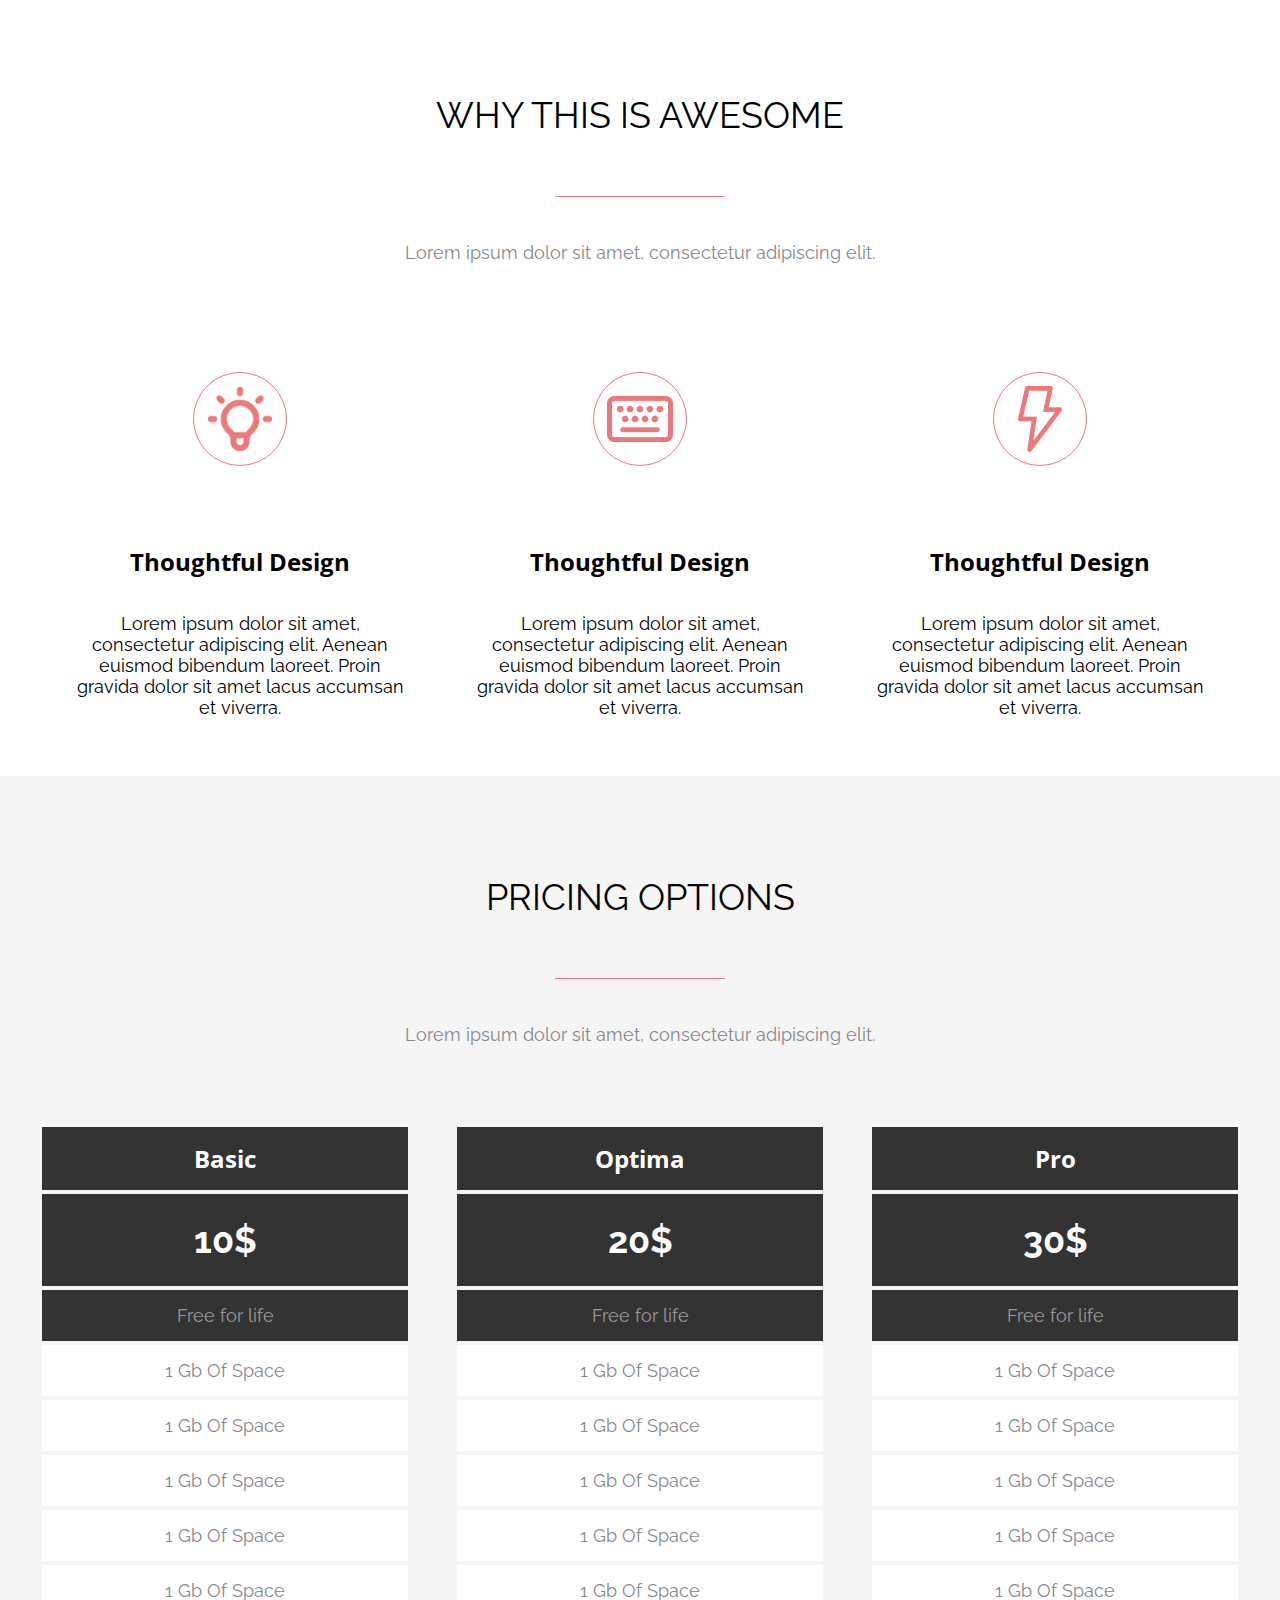
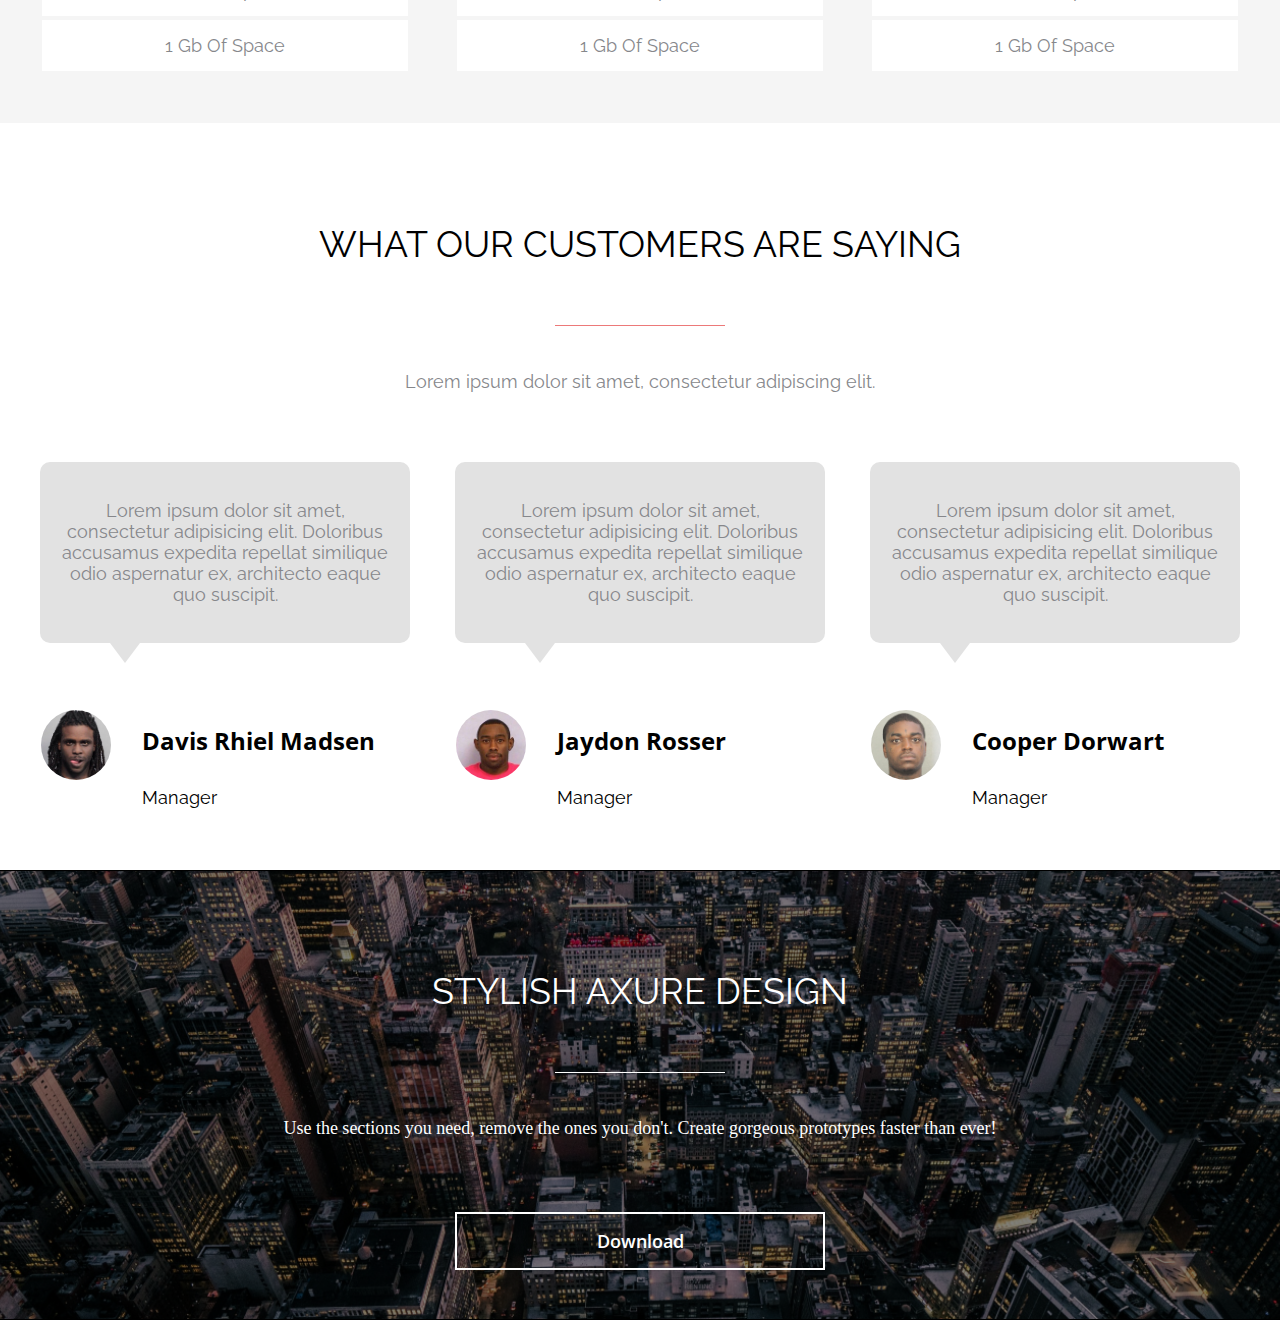
==== commit ad6b3fa4: "header and banner without form have been added" ====
--- a/index.html
+++ b/index.html
@@ -6,11 +6,48 @@
     <meta name="viewport" content="width=device-width, initial-scale=1.0">
     <link rel="preconnect" href="https://fonts.googleapis.com">
     <link rel="preconnect" href="https://fonts.gstatic.com" crossorigin>
-    <link href="https://fonts.googleapis.com/css2?family=Open+Sans:wght@400;600;700&family=Raleway:wght@400;700&display=swap" rel="stylesheet">
+    <link href="https://fonts.googleapis.com/css2?family=Open+Sans:wght@400;600;700&family=Raleway:wght@400;500;700&display=swap" rel="stylesheet">
     <link rel="stylesheet" href="assets/css/style.css">
     <title>Awesome</title>
 </head>
 <body>
+    <div class="intro">
+        <div class="header">
+            <div class="header__logo">
+                <img class="logo__img" src="assets/img/header/ax.png" alt="logo">
+                <img class="logo__img" src="assets/img/header/it.png" alt="logo">
+            </div>
+            <div class="header__menu">
+                <nav class="header__nav">
+                    <li class="header__list"><a class="header__link" href="#">Features</a></li>
+                    <li class="header__list"><a class="header__link" href="#">About</a></li>
+                    <li class="header__list"><a class="header__link" href="#">Pricing</a></li>
+                    <li class="header__list"><a class="header__link" href="#">Reviews</a></li>
+                    <li class="header__list"><a class="header__link" href="#">Contact</a></li>
+                </nav>
+            </div>
+        </div>
+        <div class="banner">
+            <div class="banner__wrapper">
+                <div class="banner__text">
+                    <div class="banner__logo">
+                        <img class="banner__logo__img" src="assets/img/banner/AX.png" alt="logo">
+                        <img class="banner__logo__img" src="assets/img/banner/IT.png" alt="logo">
+                    </div>
+                    <div class="banner__title">
+                        <h1 class="banner__title__text">MODERN AXURE TEMPLATE FOR BEAUTIFUL PROTOTYPES</h1>
+                    </div>
+                    <div class="banner__subtitle">
+                        <p class="banner__subtitle__text">Lorem ipsum dolor sit amet, consectetur adipiscing elit</p>
+                    </div>
+                    <button class="banner__btn">Download</button>
+                </div>
+                <form action="#" name="banner__form" method="post" class="banner__form">
+                    <p class="banner__form__title">try your <p class="banner__form__title--pink">free</p>trial today</p>
+                </form>
+            </div>
+        </div>
+    </div>
     <div class="tabs">
         <div class="tabs__wrapper">
             <div class="tabs__row">
--- a/assets/css/style.css
+++ b/assets/css/style.css
@@ -4,6 +4,153 @@
 }
 body {
     max-width: 1510px;
+}
+
+/*into*/
+.intro {
+    position: relative;
+    background: url(../img/banner/banner.png) center no-repeat;
+    background-size: cover;
+    height: 1026px;
+    z-index: 1;
+}
+.intro::after {
+    position: absolute;
+    content: '';
+    left: 0;
+    right: 0;
+    top: 0;
+    bottom: 0;
+    background-color: #000000;
+    opacity: .5;
+    z-index: 2;
+}
+ /*header*/
+.header {
+    position: fixed;
+    /*padding: 0px 170px 0px 115px;*/
+    width: 1510px;
+    background-color: #000000;
+    display: flex;
+    justify-content: space-between;
+}
+.header__logo {
+    display: inline-flex;
+    justify-content: flex-start;
+    padding: 22px 0px;
+    margin-left: 115px;
+}
+
+.header__menu {
+    width: 570px;
+    padding: 30px 0px;
+    margin-right: 170px;
+}
+.header__nav {
+    display: flex;
+    justify-content: space-between;
+}
+
+.header__list {
+    list-style-type: none;
+}
+
+.header__link {
+    text-decoration: none;
+    font-family: 'Open Sans', sans-serif;
+    font-weight: 600;
+    font-size: 14px;
+    line-height: 19px;
+    color: #FFFFFF;
+}
+
+/*banner*/
+.banner {
+    padding: 306px 170px 185px;
+}
+
+.banner__wrapper {
+    position: relative;
+    z-index: 3;
+    display: flex;
+    justify-content: space-between;
+}
+.banner__logo {
+    margin-bottom: 73px;
+}
+.banner__logo__img {
+    display: inline-block;
+}
+
+.banner__title {
+    width: 670px;
+}
+
+.banner__title__text {
+    font-family: 'Raleway', sans-serif;
+    font-weight: 500;
+    font-size: 48px;
+    line-height: 56px;
+    color: #FFFFFF;
+}
+
+.banner__title::after {
+    content: '';
+    display: block;
+    width: 170px;
+    height: 1px;
+    background-color: #fff;
+    margin: 60px 0 40px;
+}
+
+.banner__subtitle {
+    width: 270px;
+    margin-bottom: 42px;
+}
+
+.banner__subtitle__text {
+    font-family: 'Raleway', sans-serif;
+    font-weight: 400;
+    font-size: 18px;
+    line-height: 21px;
+    color: #FFFFFF;  
+}
+
+.banner__btn {
+    display: inline-block;
+    margin: 0 auto;
+    width: 270px;
+    height: 58px;
+    background-color: transparent;
+    font-family: 'Open Sans', sans-serif;
+    font-weight: 600;
+    font-size: 18px;
+    line-height: 25px;
+    color: #fff;
+    border: 2px solid #fff;
+    cursor: pointer;
+    transition: .3s;
+}
+
+.banner__btn:hover {
+    border-color: #EC7979;
+    color: #EC7979;
+}
+.banner__btn:active {
+    background-color: #AB4949;
+    border: none;
+    color: #fff; 
+}
+
+.banner__form {
+    width: 470px;
+    height: 450px;
+    background-color: #fff;
+}
+
+.banner__form__title {
+    display: flex;
+    flex-direction: row;
 }
 
 /*tabs*/
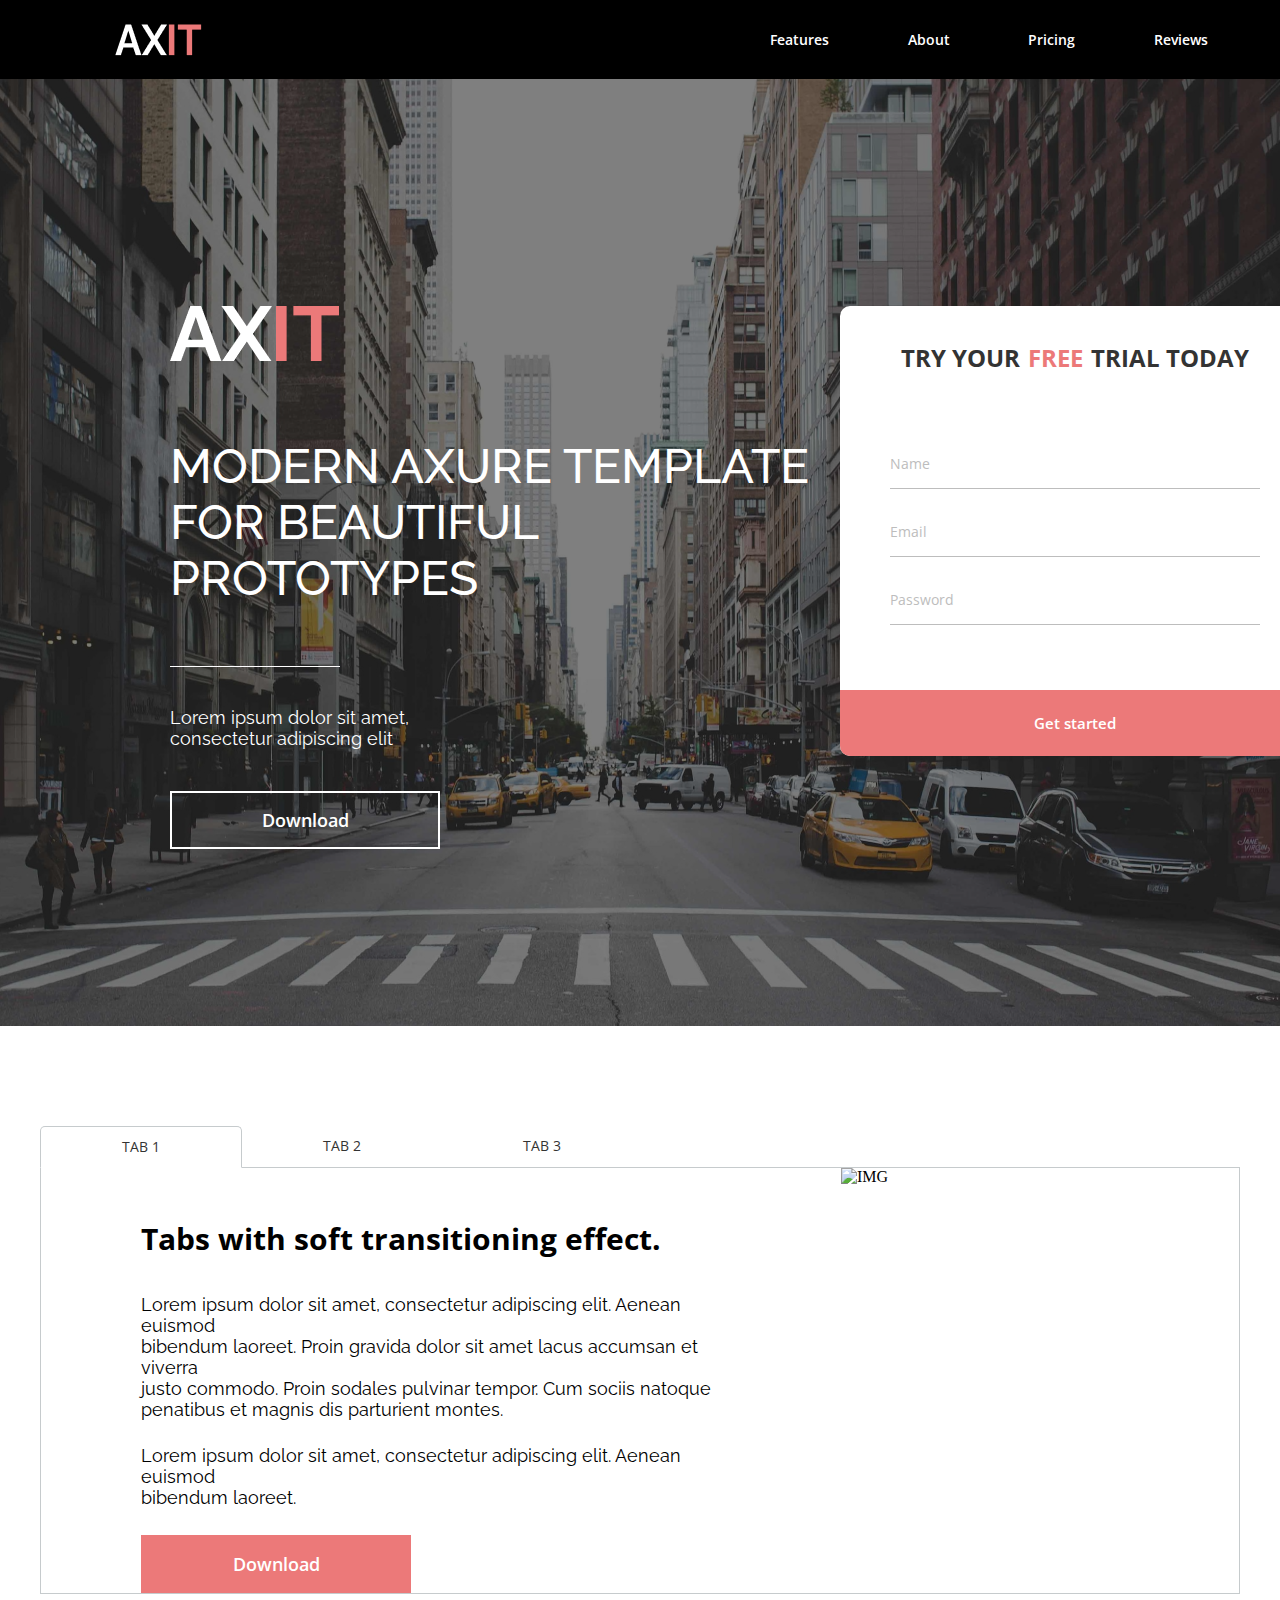
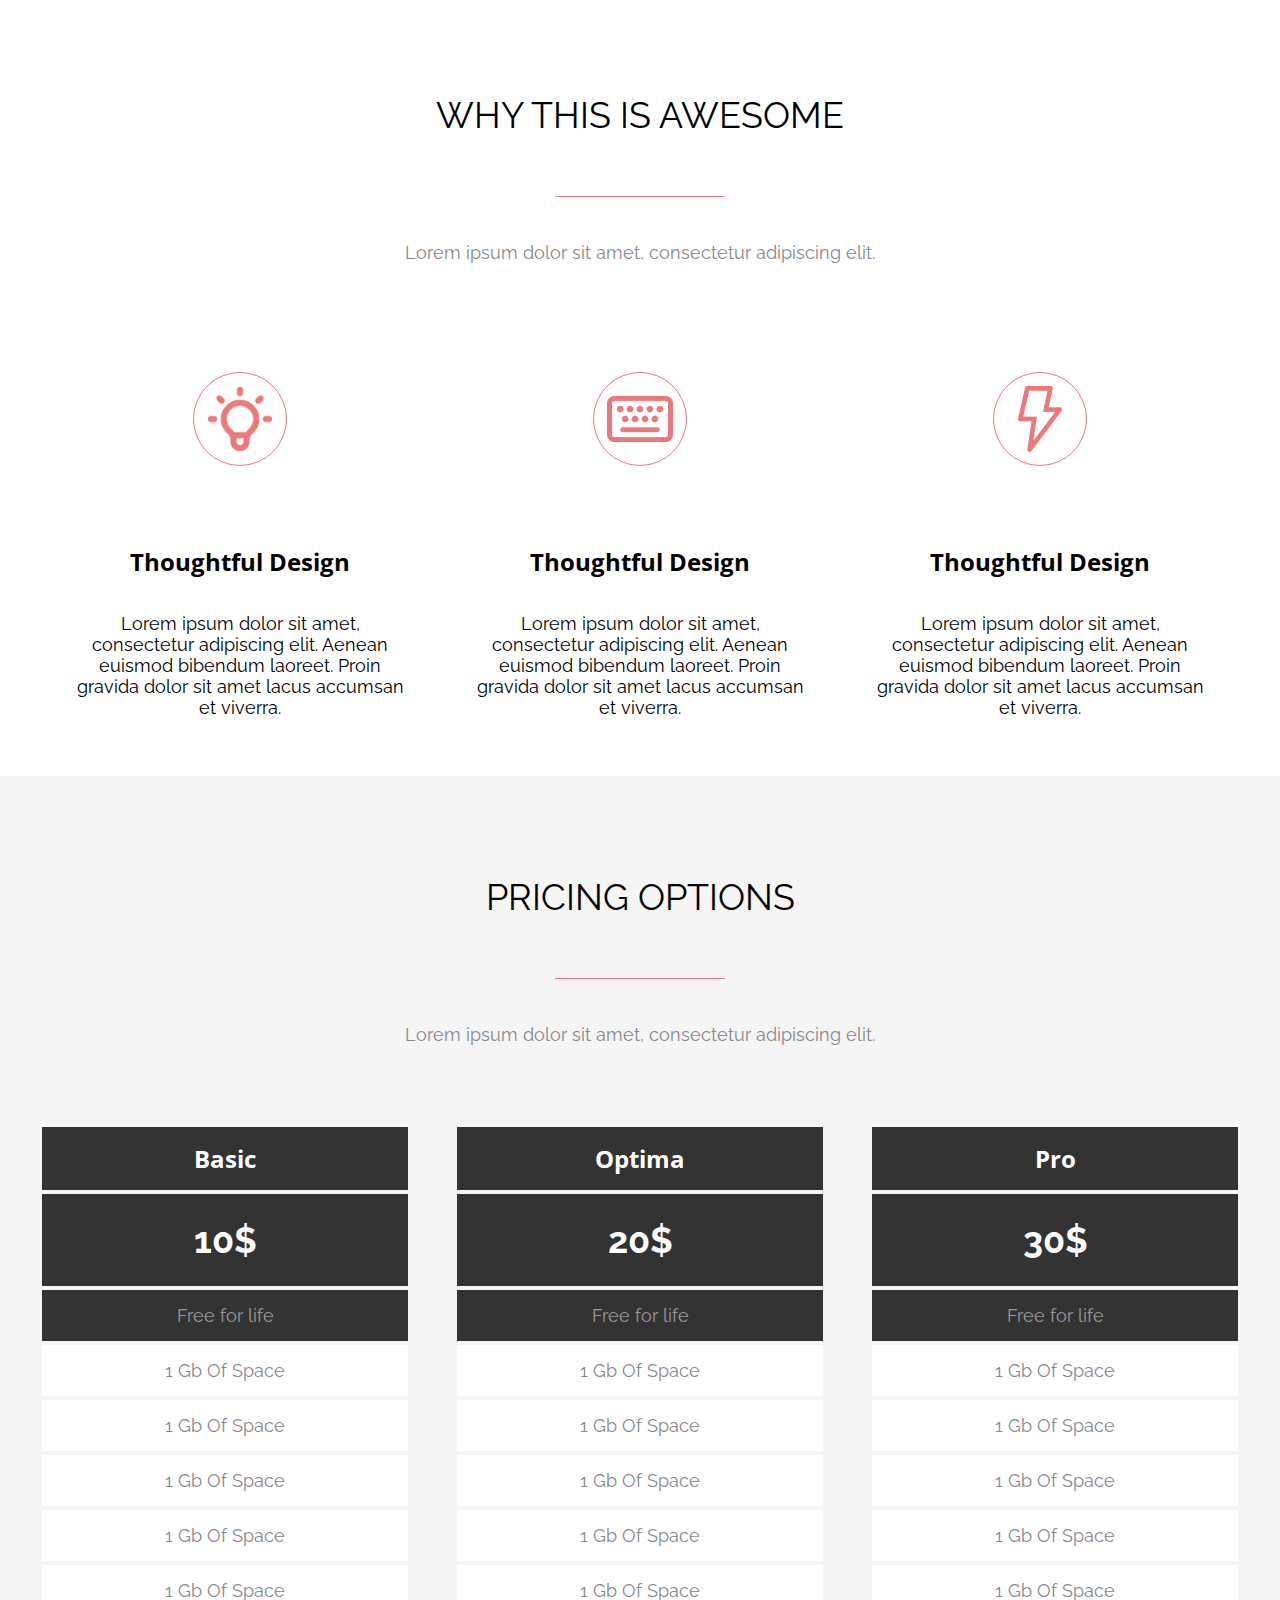
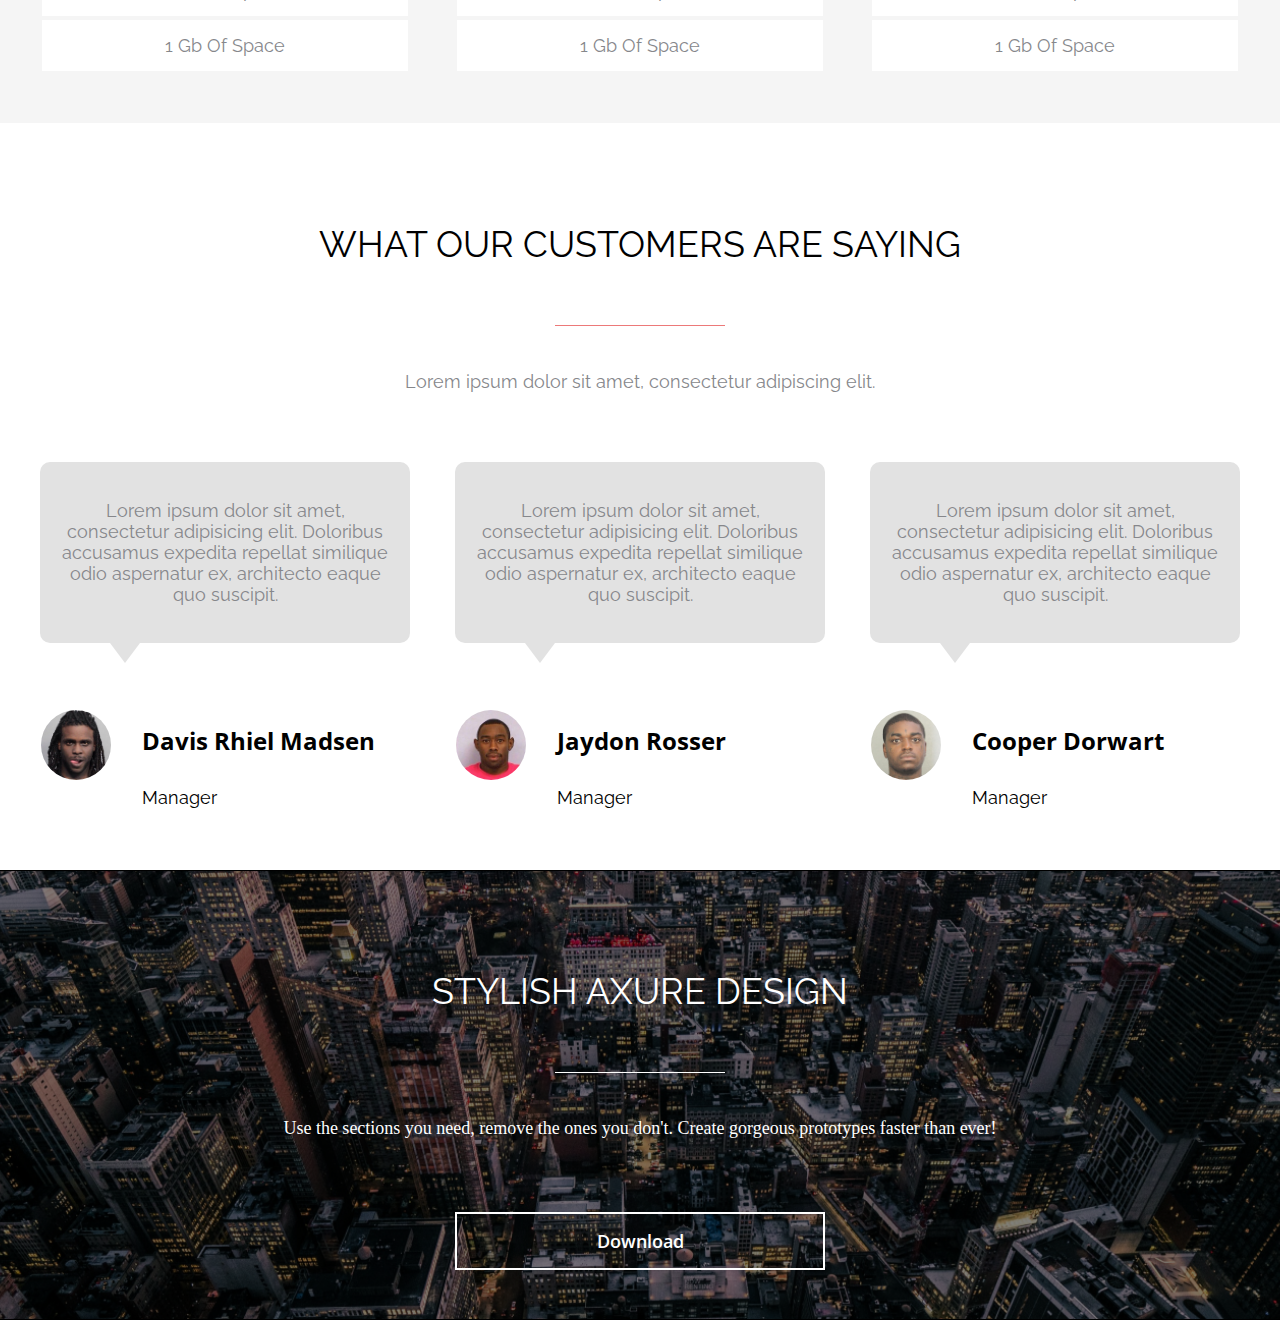
==== commit eb0f63f5: "form at the section banner has been added" ====
--- a/index.html
+++ b/index.html
@@ -43,7 +43,22 @@
                     <button class="banner__btn">Download</button>
                 </div>
                 <form action="#" name="banner__form" method="post" class="banner__form">
-                    <p class="banner__form__title">try your <p class="banner__form__title--pink">free</p>trial today</p>
+                    <div class="banner__form__title">try your <div class="banner__form__title--pink"> free </div>trial today</div>
+                    <div class="banner__form__items">
+                        <label class="banner__form__label" for="name">
+                        Name
+                        </label>
+                        <input class="banner__form__input" type="text" name="name" required id="name">
+                        <label class="banner__form__label" for="email">
+                        Email
+                        </label>
+                        <input class="banner__form__input" type="email" name="email" required id="email">
+                        <label class="banner__form__label" for="password">
+                        Password
+                        </label>
+                        <input class="banner__form__input" type="password" name="password" required id="password">
+                    </div>
+                    <button class="banner__form__btn" type="submit"> Get started</button>
                 </form>
             </div>
         </div>
--- a/assets/css/style.css
+++ b/assets/css/style.css
@@ -33,6 +33,7 @@
     background-color: #000000;
     display: flex;
     justify-content: space-between;
+    z-index: 4;
 }
 .header__logo {
     display: inline-flex;
@@ -146,12 +147,81 @@
     width: 470px;
     height: 450px;
     background-color: #fff;
+    /*padding: 35px 50px 0px;*/
+    /*border: 0px solid transparent;*/
+    border: none;
+    border-radius: 10px;
 }
 
 .banner__form__title {
     display: flex;
-    flex-direction: row;
-}
+    /*flex-direction: row;*/
+    justify-content: center;
+    font-family: 'Open Sans', sans-serif;
+    font-weight: 700;
+    font-size: 24px;
+    line-height: 33px;
+    color: #333333;
+    text-transform: uppercase;
+    margin: 35px auto 80px;
+}
+
+.banner__form__title--pink {
+    margin: 0 8px;
+    color: #EC7979;
+}
+
+.banner__form__items {
+    margin: 0 50px;
+}
+
+
+.banner__form__label {
+    display: block;
+}
+
+.banner__form__label {
+    font-family: 'Open Sans', sans-serif;
+    font-weight: 400;
+    font-size: 14px;
+    line-height: 19px;
+    color: #BDBDBD;
+}
+
+.banner__form__input {
+    display: block;
+    width: 100%;
+    border: none;
+    border-bottom: 1px solid #BDBDBD;
+    margin-bottom: 33px;
+}
+
+.banner__form__input:last-child {
+    margin-bottom: 0;
+}
+.banner__form__btn {
+    width: 470px;
+    padding: 23px;
+    margin: 65px auto 0;
+    font-family: 'Open Sans', sans-serif;
+    font-weight: 600;
+    font-size: 15px;
+    line-height: 20px;
+    color: #FFFFFF;
+    background-color: #EC7979;
+    /*border: 1px solid #EC7979;*/
+    border: none;
+    border-radius: 0px 0px 10px 10px;
+}
+
+.banner__form__btn:hover {
+    background-color: #AB4949;
+}
+.banner__form__btn:active {
+    background-color: #EC7979;
+    box-shadow: inset 0px 0px 10px #AB4949
+}
+
 
 /*tabs*/
 .tabs__wrapper {
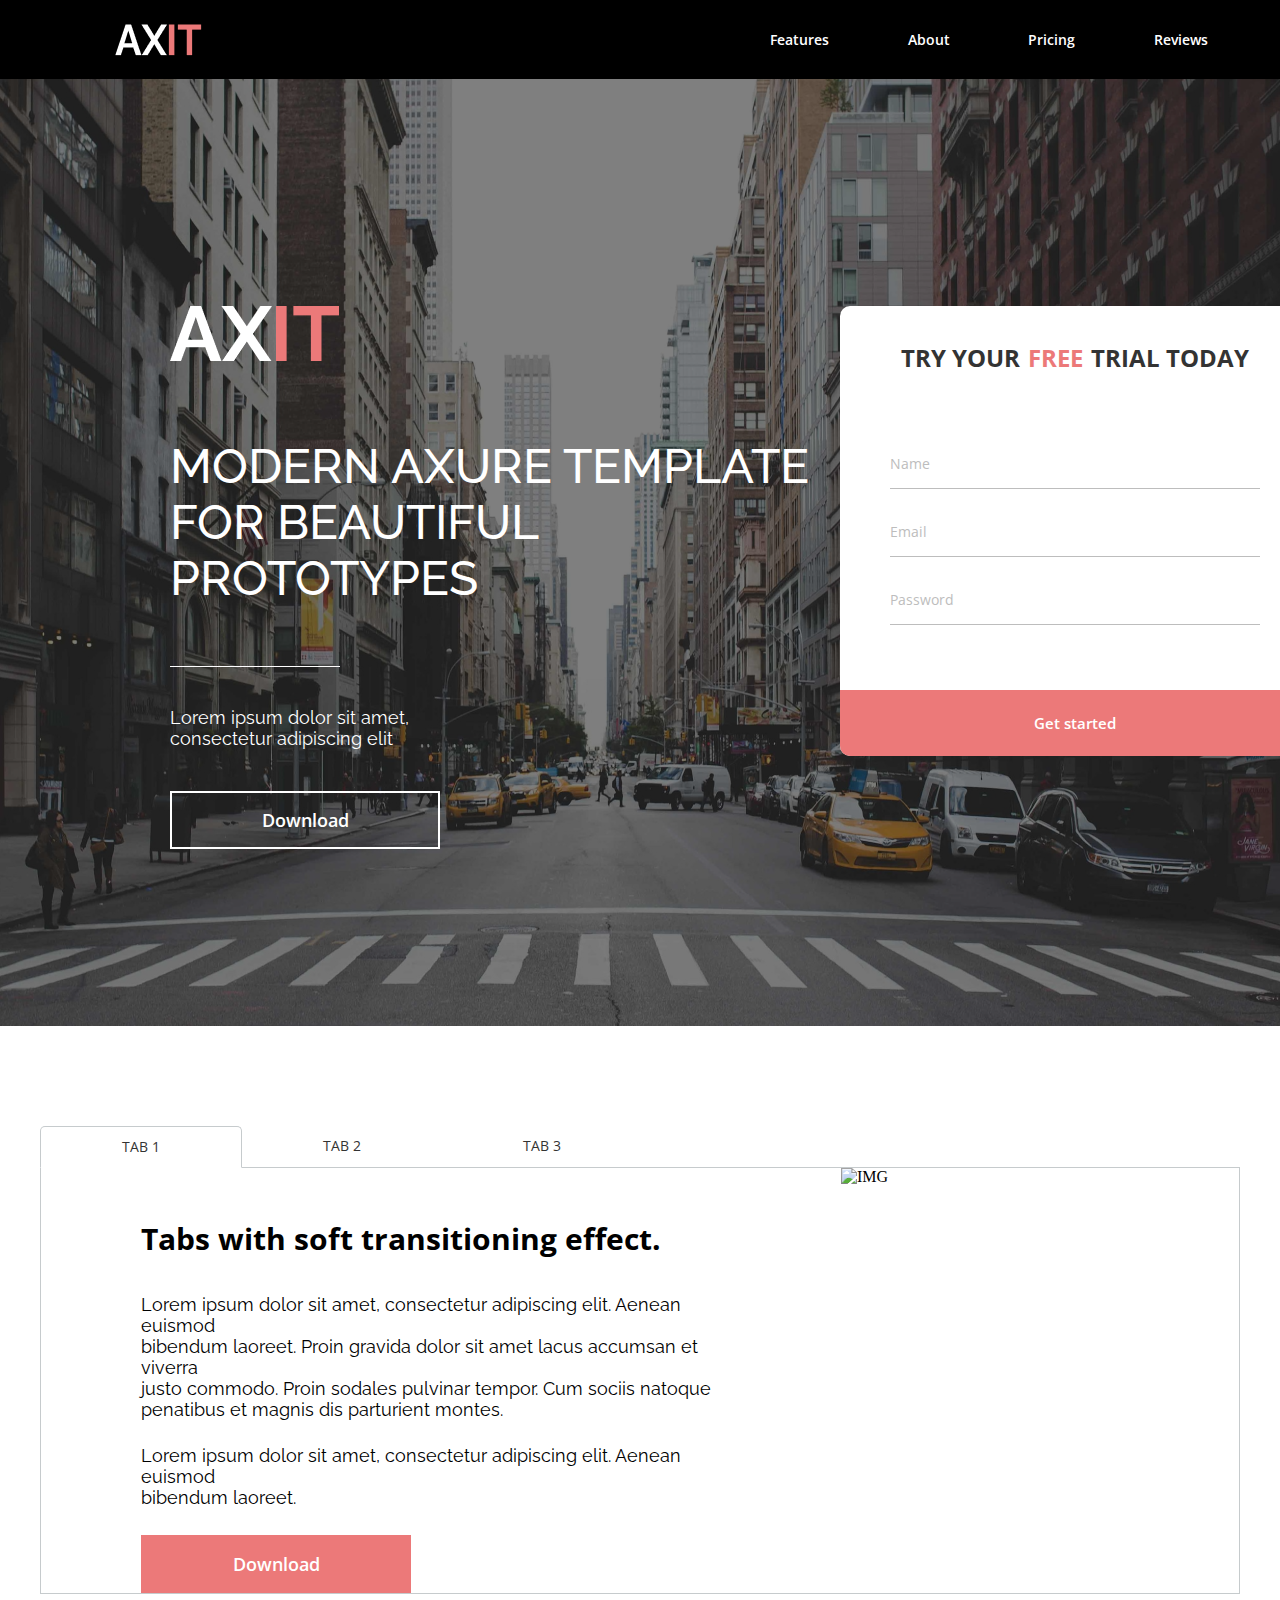
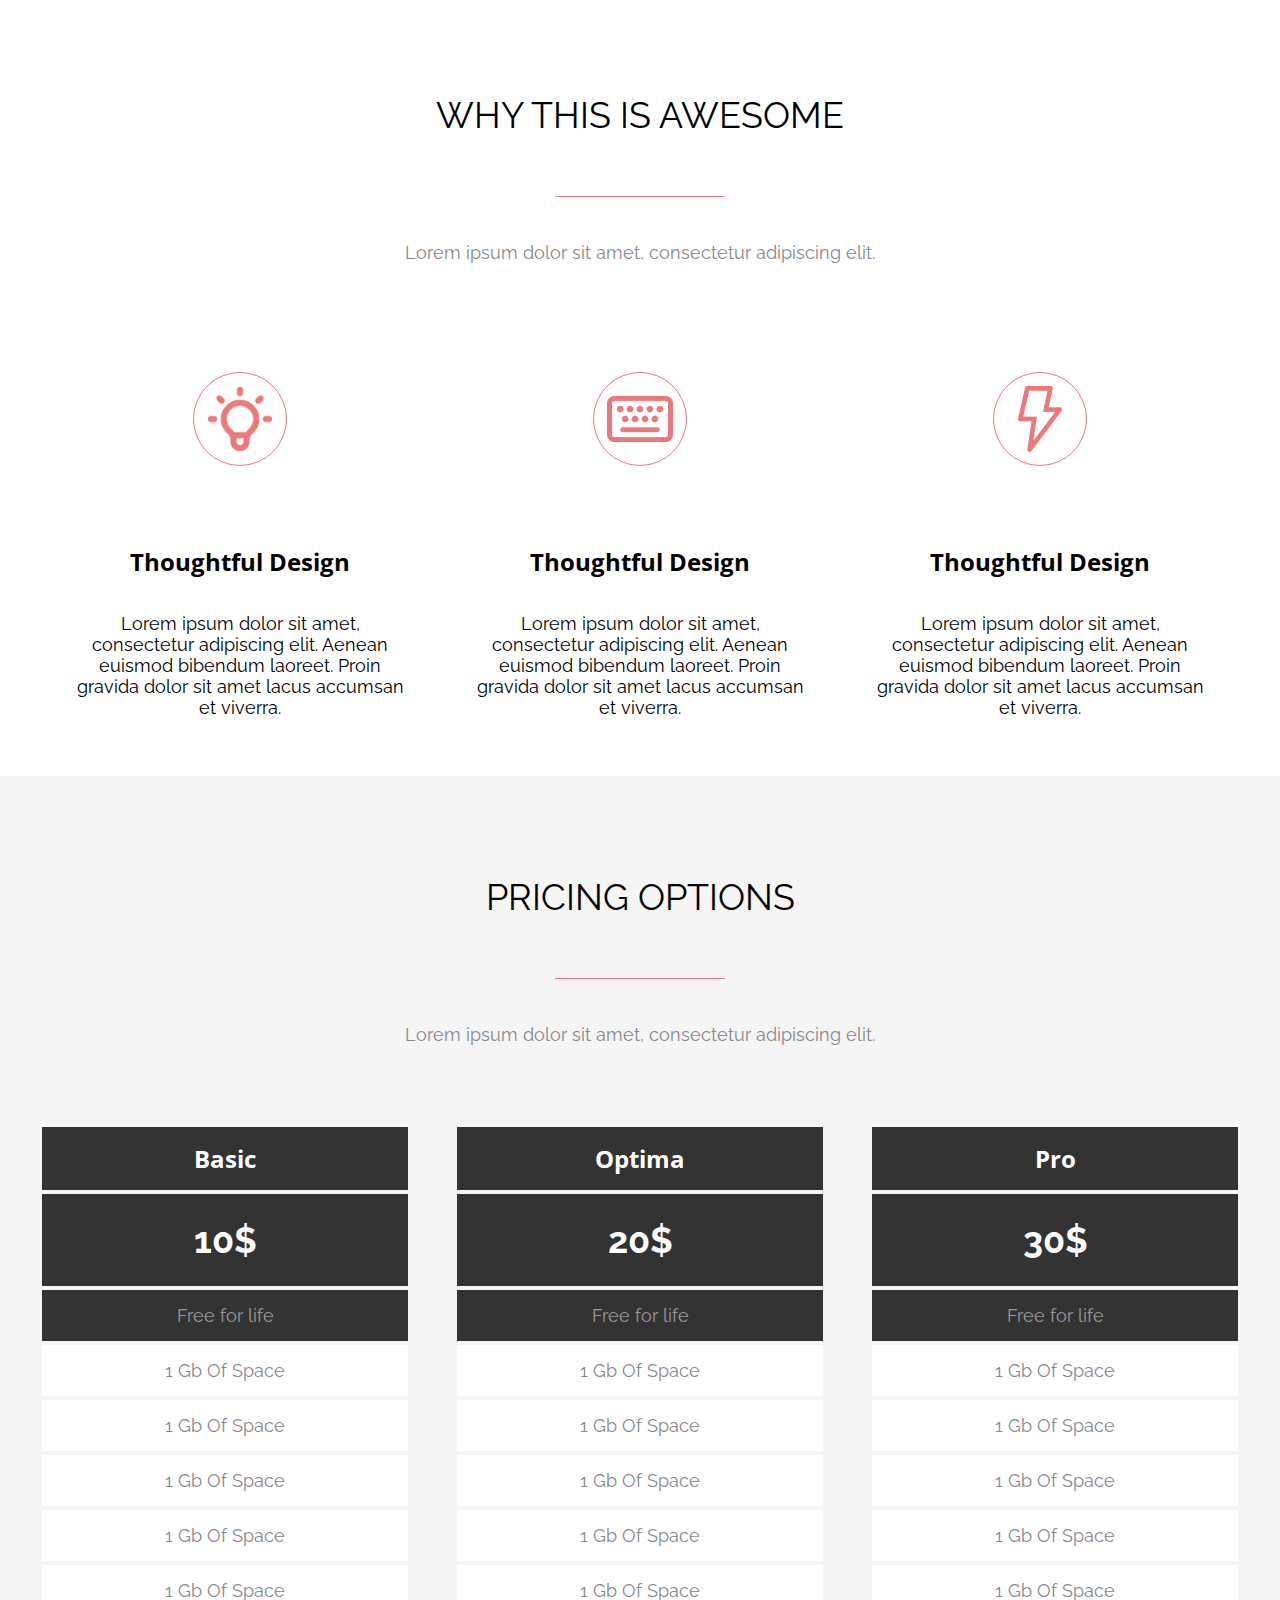
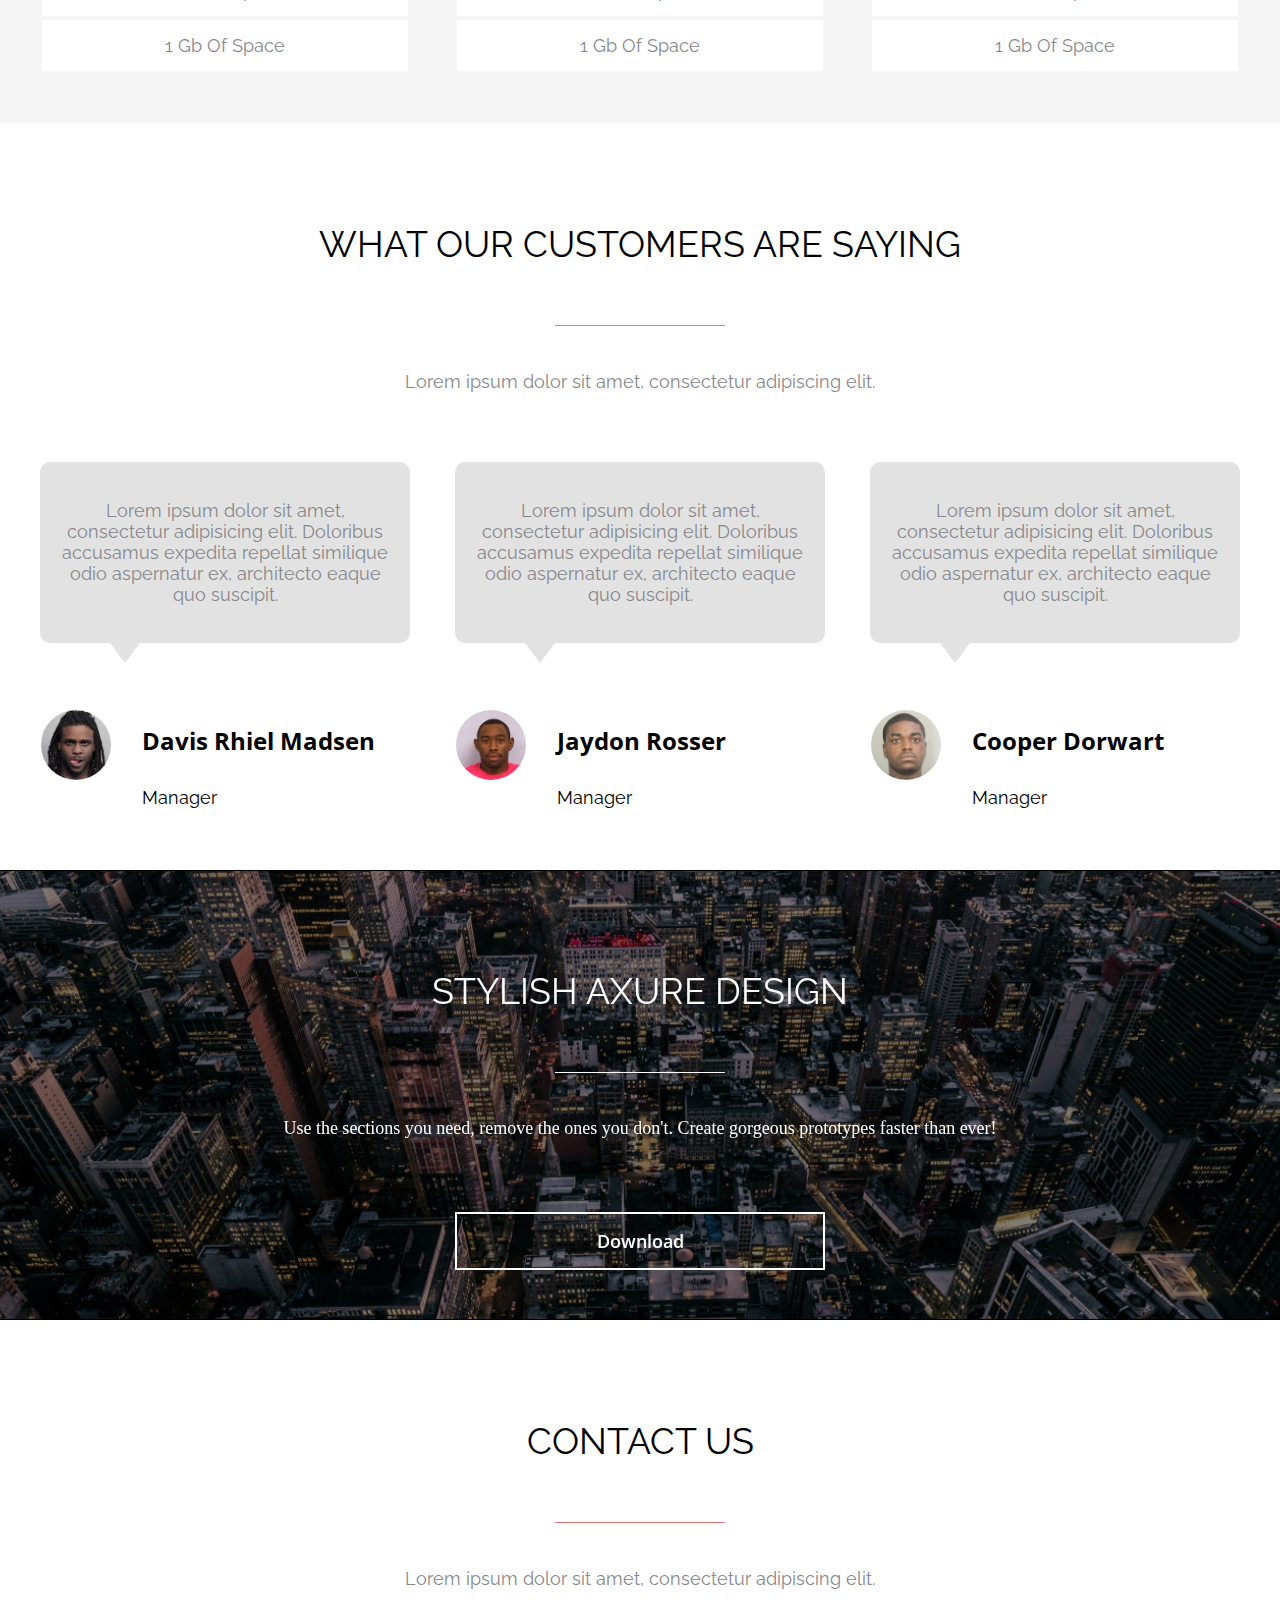
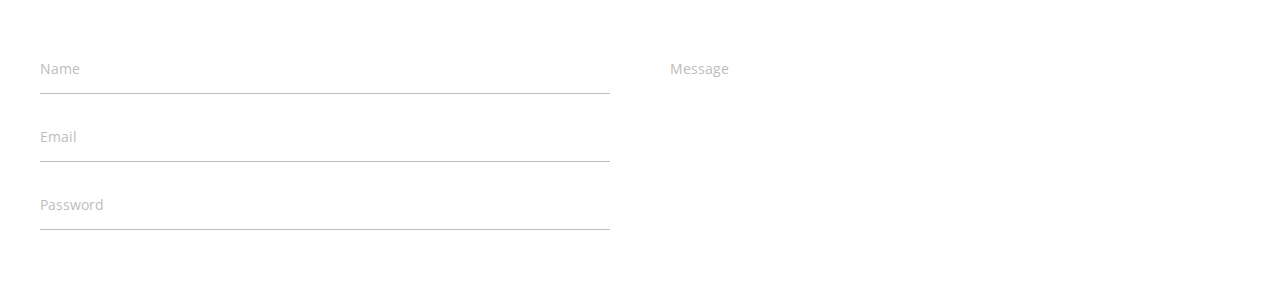
==== commit 11bcba18: "form at the section contact has been added partly" ====
--- a/index.html
+++ b/index.html
@@ -44,19 +44,19 @@
                 </div>
                 <form action="#" name="banner__form" method="post" class="banner__form">
                     <div class="banner__form__title">try your <div class="banner__form__title--pink"> free </div>trial today</div>
-                    <div class="banner__form__items">
-                        <label class="banner__form__label" for="name">
+                    <div class="form__userinfo">
+                        <label class="form__label" for="name">
                         Name
                         </label>
-                        <input class="banner__form__input" type="text" name="name" required id="name">
-                        <label class="banner__form__label" for="email">
+                        <input class="form__input" type="text" name="name" required id="name">
+                        <label class="form__label" for="email">
                         Email
                         </label>
-                        <input class="banner__form__input" type="email" name="email" required id="email">
-                        <label class="banner__form__label" for="password">
+                        <input class="form__input" type="email" name="email" required id="email">
+                        <label class="form__label" for="password">
                         Password
                         </label>
-                        <input class="banner__form__input" type="password" name="password" required id="password">
+                        <input class="form__input" type="password" name="password" required id="password">
                     </div>
                     <button class="banner__form__btn" type="submit"> Get started</button>
                 </form>
@@ -266,7 +266,37 @@
             </div>
             <button class="design__btn">Download</button>
         </div>
-        
-    </div>
+    </div>
+    <div class="contact">
+        <div class="contact__wrapper">
+            <div class="wrapper__header">
+                <div class="title">contact us</div>
+                <div class="text">Lorem ipsum dolor sit amet, consectetur adipiscing elit.</div>
+            </div>
+            <form class="contact__form" action="#" name="contact us form" method="post">
+                <div class="form__userinfo form__userinfo--contact">
+                    <label class="form__label" for="name">
+                    Name
+                    </label>
+                    <input class="form__input" type="text" name="name" required id="name">
+                    <label class="form__label" for="email">
+                    Email
+                    </label>
+                    <input class="form__input" type="email" name="email" required id="email">
+                    <label class="form__label" for="password">
+                    Password
+                    </label>
+                    <input class="form__input" type="password" name="password" required id="password">
+                </div>
+                <div class="form__message">
+                    <label class="form__label" for="message">
+                        Message
+                    </label>
+                    <textarea class="form__textarea" name="message" id="message" cols="67" rows="9"></textarea>
+                </div>
+            </form>
+        </div>
+    </div>
+
 </body>
 </html>--- a/assets/css/style.css
+++ b/assets/css/style.css
@@ -171,16 +171,13 @@
     color: #EC7979;
 }
 
-.banner__form__items {
+.form__userinfo {
     margin: 0 50px;
 }
 
 
-.banner__form__label {
-    display: block;
-}
-
-.banner__form__label {
+.form__label {
+    display: block;
     font-family: 'Open Sans', sans-serif;
     font-weight: 400;
     font-size: 14px;
@@ -188,7 +185,9 @@
     color: #BDBDBD;
 }
 
-.banner__form__input {
+
+
+.form__input {
     display: block;
     width: 100%;
     border: none;
@@ -196,7 +195,7 @@
     margin-bottom: 33px;
 }
 
-.banner__form__input:last-child {
+.form__input:last-child {
     margin-bottom: 0;
 }
 .banner__form__btn {
@@ -690,3 +689,42 @@
     border: none;
     color: #fff;
 }
+
+/*contact*/
+
+.contact {
+    padding: 100px 0px 60px;
+}
+.contact__wrapper {
+    width: 1200px;
+    margin: 0 auto;
+}
+
+.contact__form {
+    display: flex;
+    justify-content: space-between;
+}
+.form__userinfo--contact {
+    margin: 0;
+    width: 570px;
+}
+
+.form__message {
+    width: 570px;
+}
+.form__textarea {
+    display: block;
+    resize: none;
+    outline: none;
+    border: none;
+    border-bottom: 1 px solid #BDBDBD;
+}
+
+.form__textarea:after {
+    content: "";
+    display: block;
+    width: 570px;
+    height: 1px;
+    background-color: #BDBDBD;
+    margin-top: 2px;
+}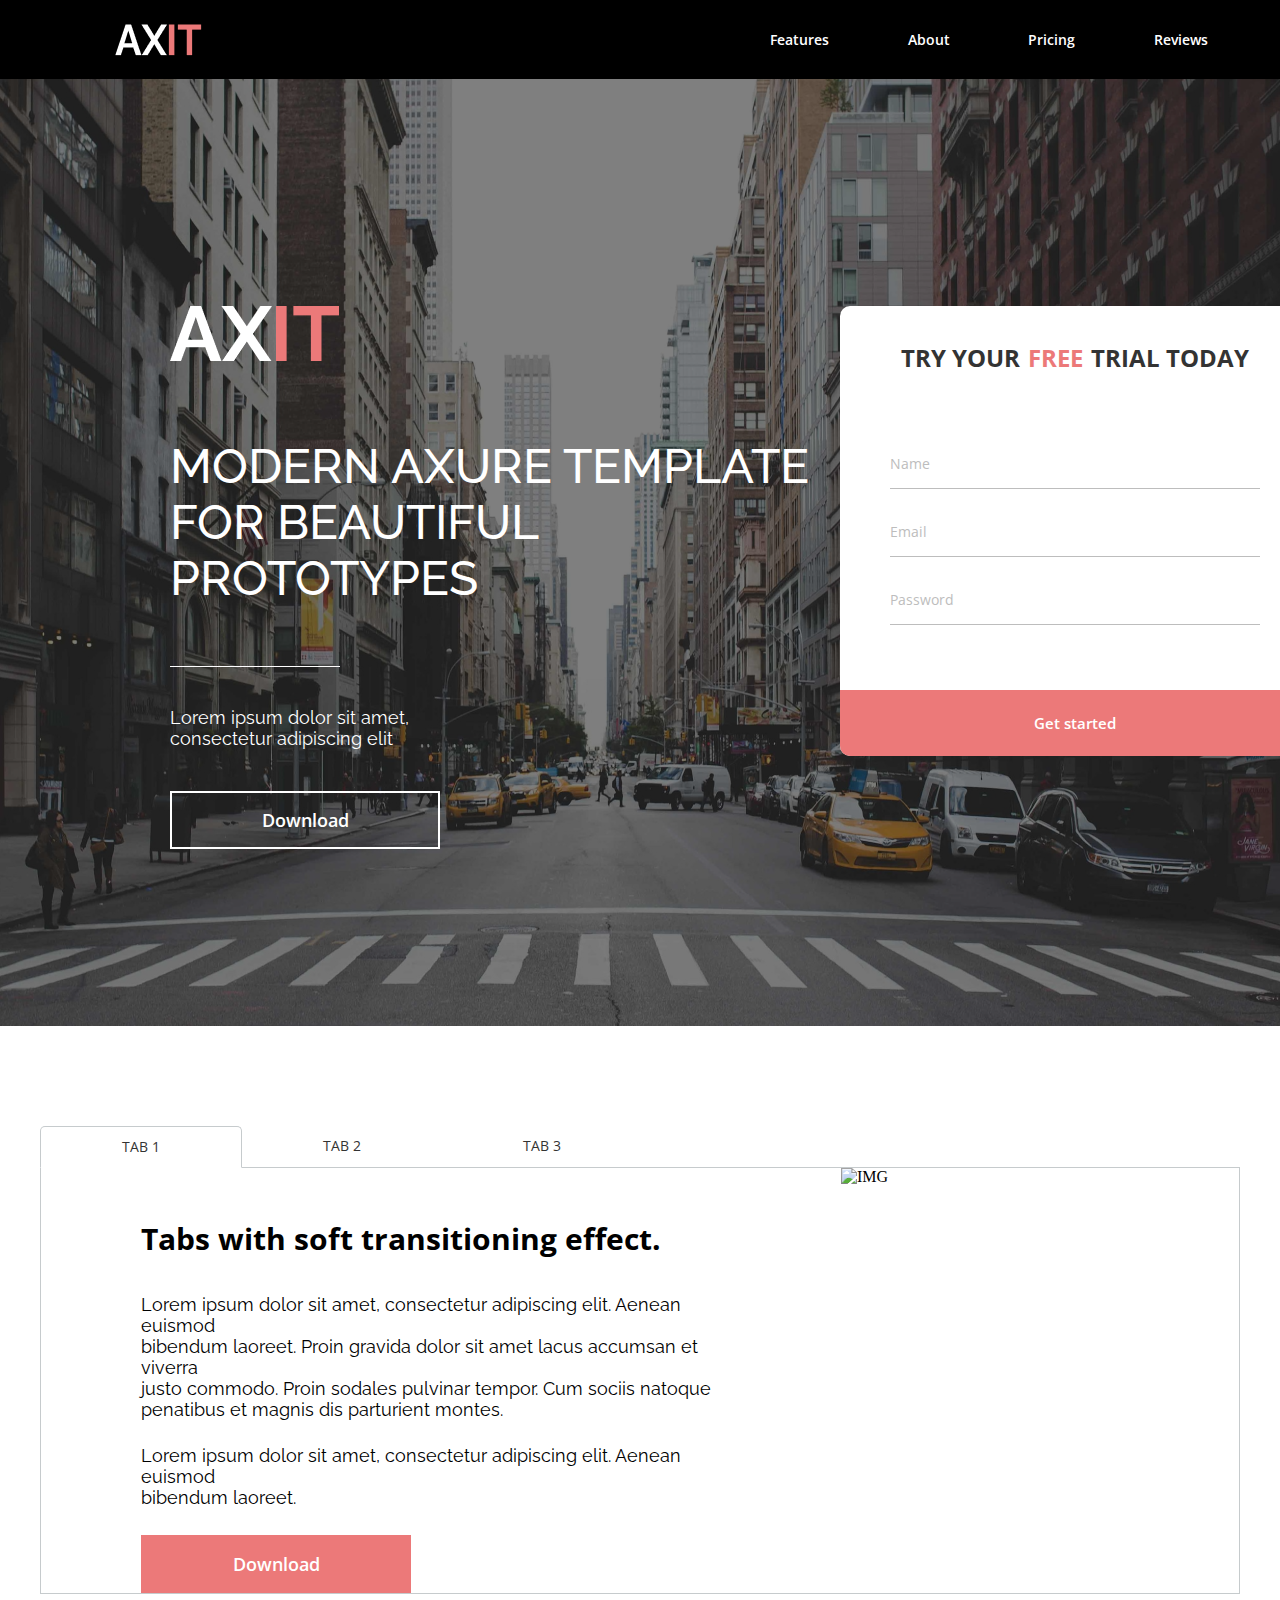
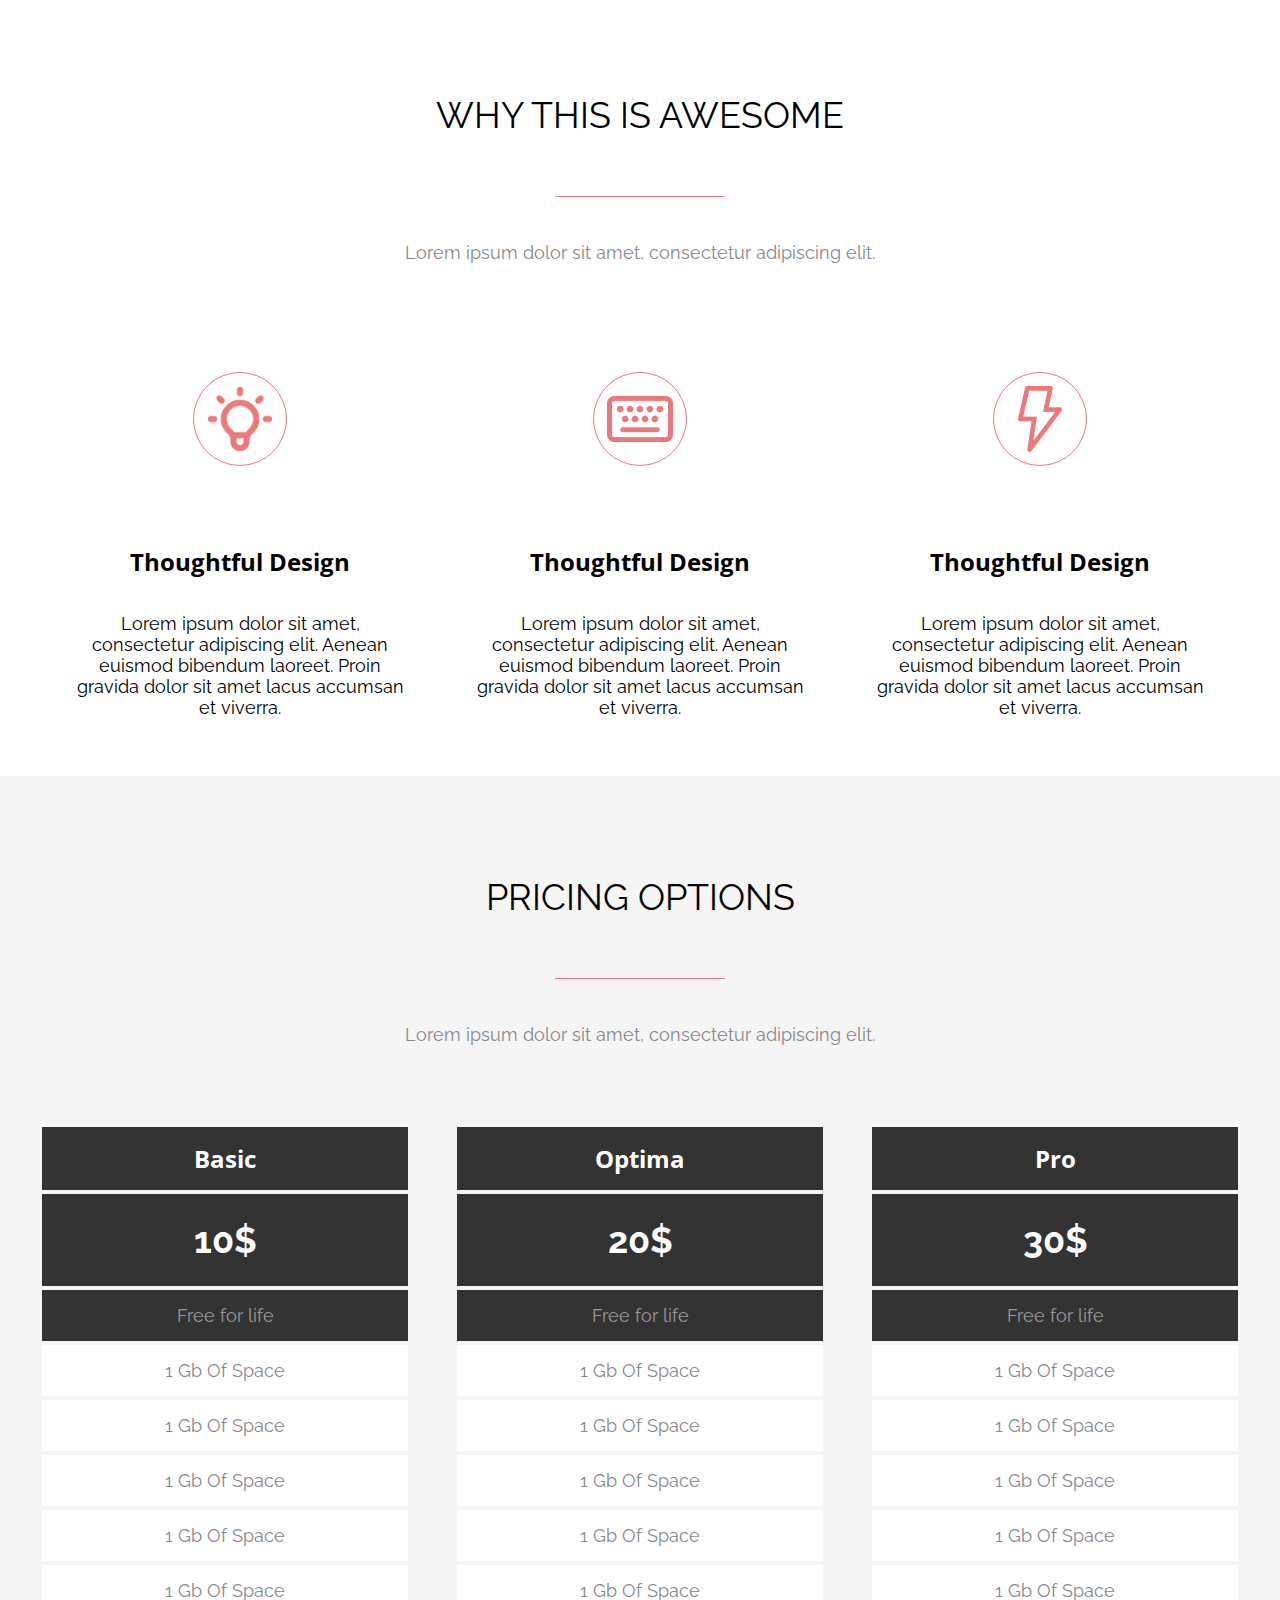
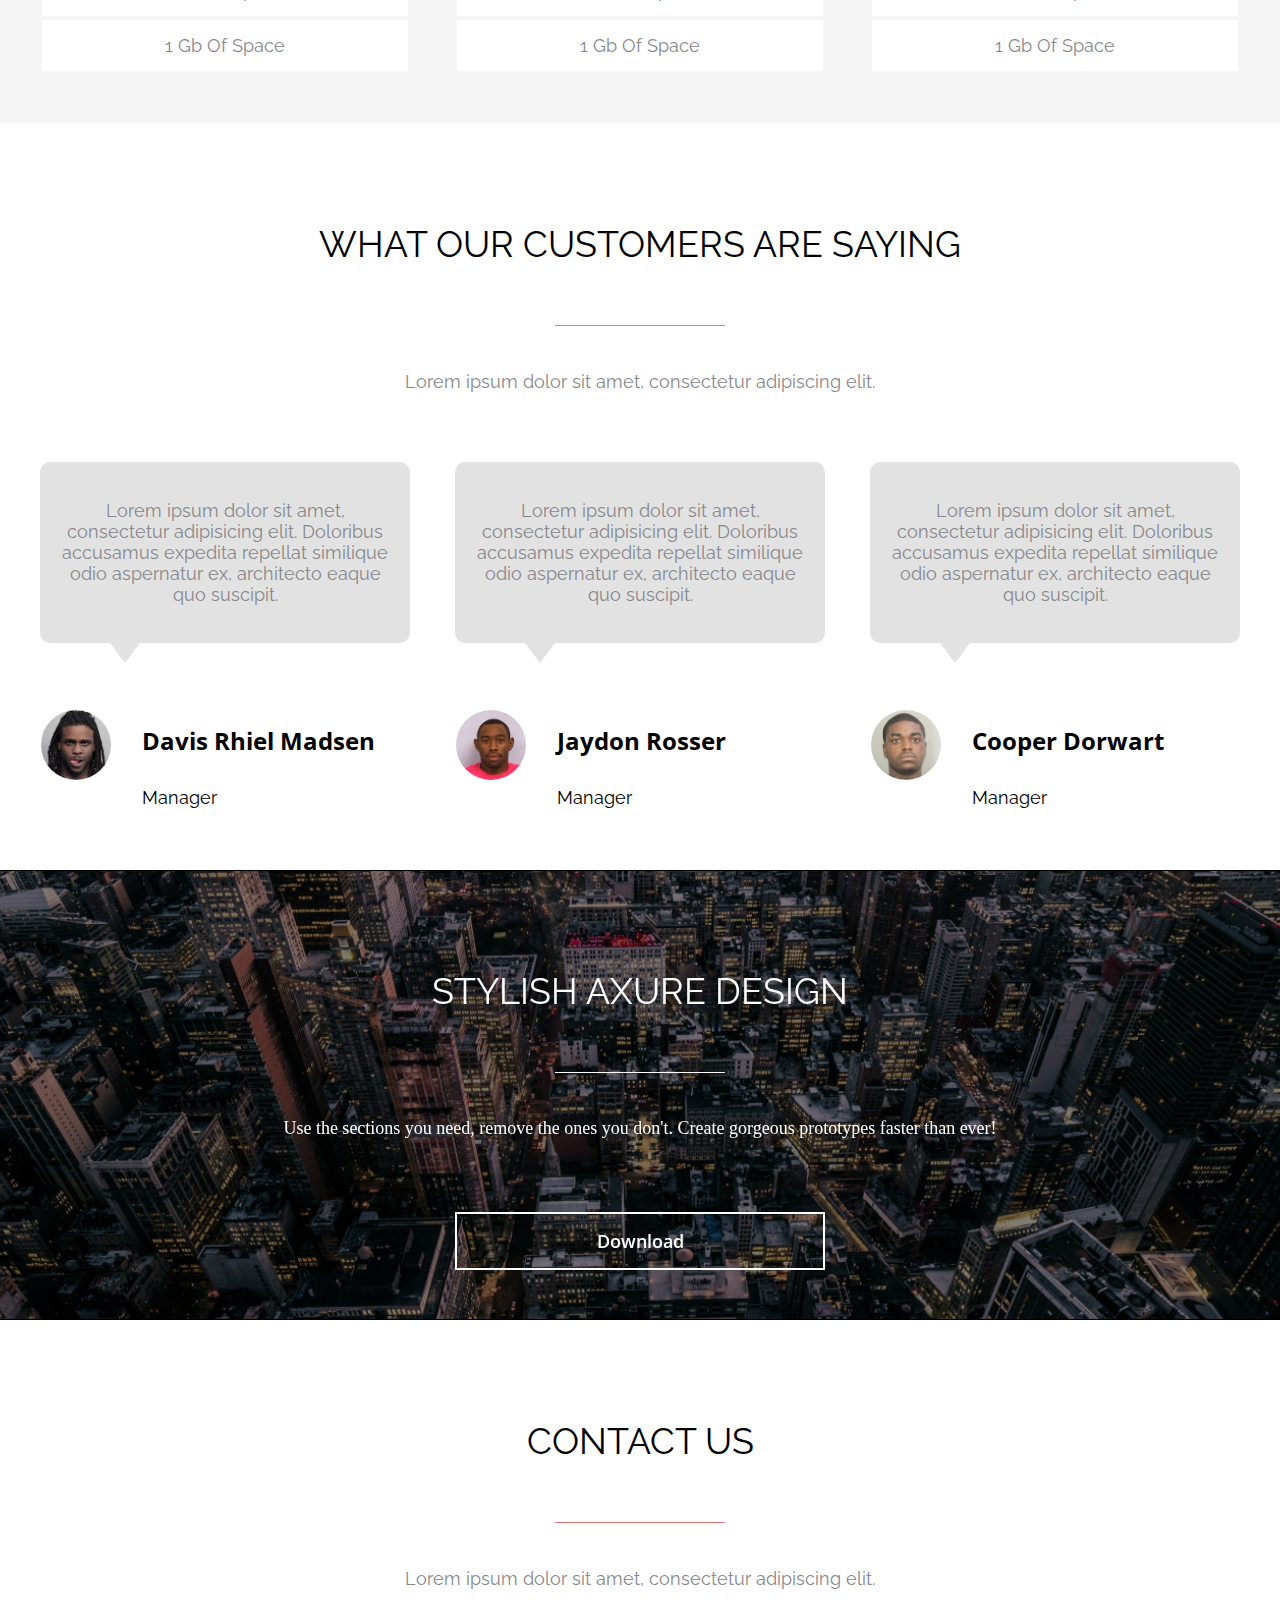
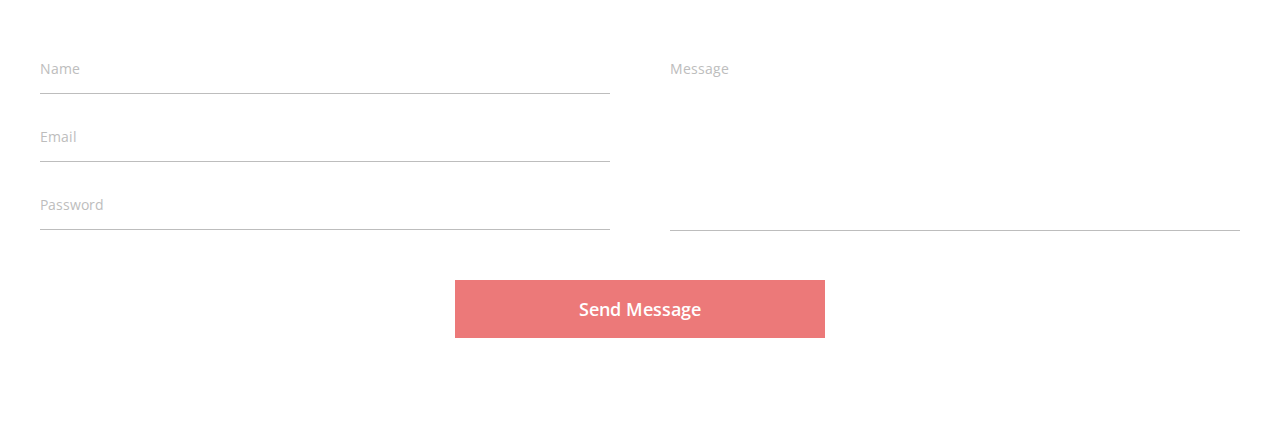
==== commit 8dc5983f: "full section contact has been added" ====
--- a/index.html
+++ b/index.html
@@ -19,11 +19,11 @@
             </div>
             <div class="header__menu">
                 <nav class="header__nav">
-                    <li class="header__list"><a class="header__link" href="#">Features</a></li>
-                    <li class="header__list"><a class="header__link" href="#">About</a></li>
-                    <li class="header__list"><a class="header__link" href="#">Pricing</a></li>
-                    <li class="header__list"><a class="header__link" href="#">Reviews</a></li>
-                    <li class="header__list"><a class="header__link" href="#">Contact</a></li>
+                    <li class="header__list"><a class="header__link" href="#tabs">Features</a></li>
+                    <li class="header__list"><a class="header__link" href="#awesome">About</a></li>
+                    <li class="header__list"><a class="header__link" href="#pricing">Pricing</a></li>
+                    <li class="header__list"><a class="header__link" href="#customers">Reviews</a></li>
+                    <li class="header__list"><a class="header__link" href="#contact">Contact</a></li>
                 </nav>
             </div>
         </div>
@@ -63,7 +63,7 @@
             </div>
         </div>
     </div>
-    <div class="tabs">
+    <div class="tabs" id="tabs">
         <div class="tabs__wrapper">
             <div class="tabs__row">
                 <div class="tab__item tab__item--acive">
@@ -98,7 +98,7 @@
             </div>
         </div>
     </div>
-    <div class="awesome">
+    <div class="awesome" id="awesome">
         <div class="awesome__wrapper">
             <div class="wrapper__header">
                 <div class="title">WHY THIS IS AWESOME</div>
@@ -147,7 +147,7 @@
             </div>
         </div>
     </div>
-    <div class="pricing">
+    <div class="pricing" id="pricing">
         <div class="pricing__wrapper">
             <div class="wrapper__header">
                 <div class="title">pricing options</div>
@@ -191,7 +191,7 @@
         </div>
         
     </div>
-    <div class="customers">
+    <div class="customers" id="customers">
         <div class="customers__wrapper">
             <div class="wrapper__header">
                 <div class="title">what our customers are saying</div>
@@ -267,33 +267,33 @@
             <button class="design__btn">Download</button>
         </div>
     </div>
-    <div class="contact">
+    <div class="contact" id="contact">
         <div class="contact__wrapper">
             <div class="wrapper__header">
                 <div class="title">contact us</div>
                 <div class="text">Lorem ipsum dolor sit amet, consectetur adipiscing elit.</div>
             </div>
             <form class="contact__form" action="#" name="contact us form" method="post">
-                <div class="form__userinfo form__userinfo--contact">
-                    <label class="form__label" for="name">
-                    Name
-                    </label>
-                    <input class="form__input" type="text" name="name" required id="name">
-                    <label class="form__label" for="email">
-                    Email
-                    </label>
-                    <input class="form__input" type="email" name="email" required id="email">
-                    <label class="form__label" for="password">
-                    Password
-                    </label>
-                    <input class="form__input" type="password" name="password" required id="password">
-                </div>
-                <div class="form__message">
-                    <label class="form__label" for="message">
-                        Message
-                    </label>
-                    <textarea class="form__textarea" name="message" id="message" cols="67" rows="9"></textarea>
-                </div>
+                <div class="contact__form__text">
+                    <div class="form__userinfo form__userinfo--contact">
+                        <label class="form__label" for="name">
+                        Name
+                        </label>
+                        <input class="form__input" type="text" name="name" required id="name">
+                        <label class="form__label" for="email">
+                        Email
+                        </label>
+                        <input class="form__input" type="email" name="email" required id="email">
+                        <label class="form__label" for="password">
+                        Password
+                        </label>
+                        <input class="form__input" type="password" name="password" required id="password">
+                    </div>
+                    <div class="form__message">
+                        <textarea class="form__textarea" placeholder="Message" name="message" id="message"></textarea>
+                    </div>
+                </div>
+                <button class="contact__form__btn" type="submit">Send Message</button>
             </form>
         </div>
     </div>
--- a/assets/css/style.css
+++ b/assets/css/style.css
@@ -700,7 +700,11 @@
     margin: 0 auto;
 }
 
-.contact__form {
+/*.contact__form {
+    display: flex;
+    justify-content: space-between;
+}*/
+.contact__form__text {
     display: flex;
     justify-content: space-between;
 }
@@ -713,18 +717,42 @@
     width: 570px;
 }
 .form__textarea {
-    display: block;
+    width: 570px;
+    height: 100%;
     resize: none;
     outline: none;
     border: none;
-    border-bottom: 1 px solid #BDBDBD;
-}
-
-.form__textarea:after {
-    content: "";
+    border-bottom: 1px solid #BDBDBD;
+}
+
+.form__textarea::placeholder {
+    font-family: 'Open Sans', sans-serif;
+    font-weight: 400;
+    font-size: 14px;
+    line-height: 19px;
+    color: #BDBDBD;
+}
+
+.contact__form__btn {
     display: block;
-    width: 570px;
-    height: 1px;
-    background-color: #BDBDBD;
-    margin-top: 2px;
+    width: 370px;
+    height: 58px;
+    background-color: #EC7979;
+    font-family: 'Open Sans', sans-serif;
+    font-weight: 600;
+    font-size: 18px;
+    line-height: 25px;
+    color: #fff;
+    border: none;
+    margin: 50px auto;
+    cursor: pointer;
+    transition: .3s;
+}
+
+.contact__form__btn:hover {
+    background-color: #AB4949;
+}
+.contact__form__btn:active {
+    background-color: #EC7979;
+    box-shadow: inset 0px 0px 10px #AB4949
 }